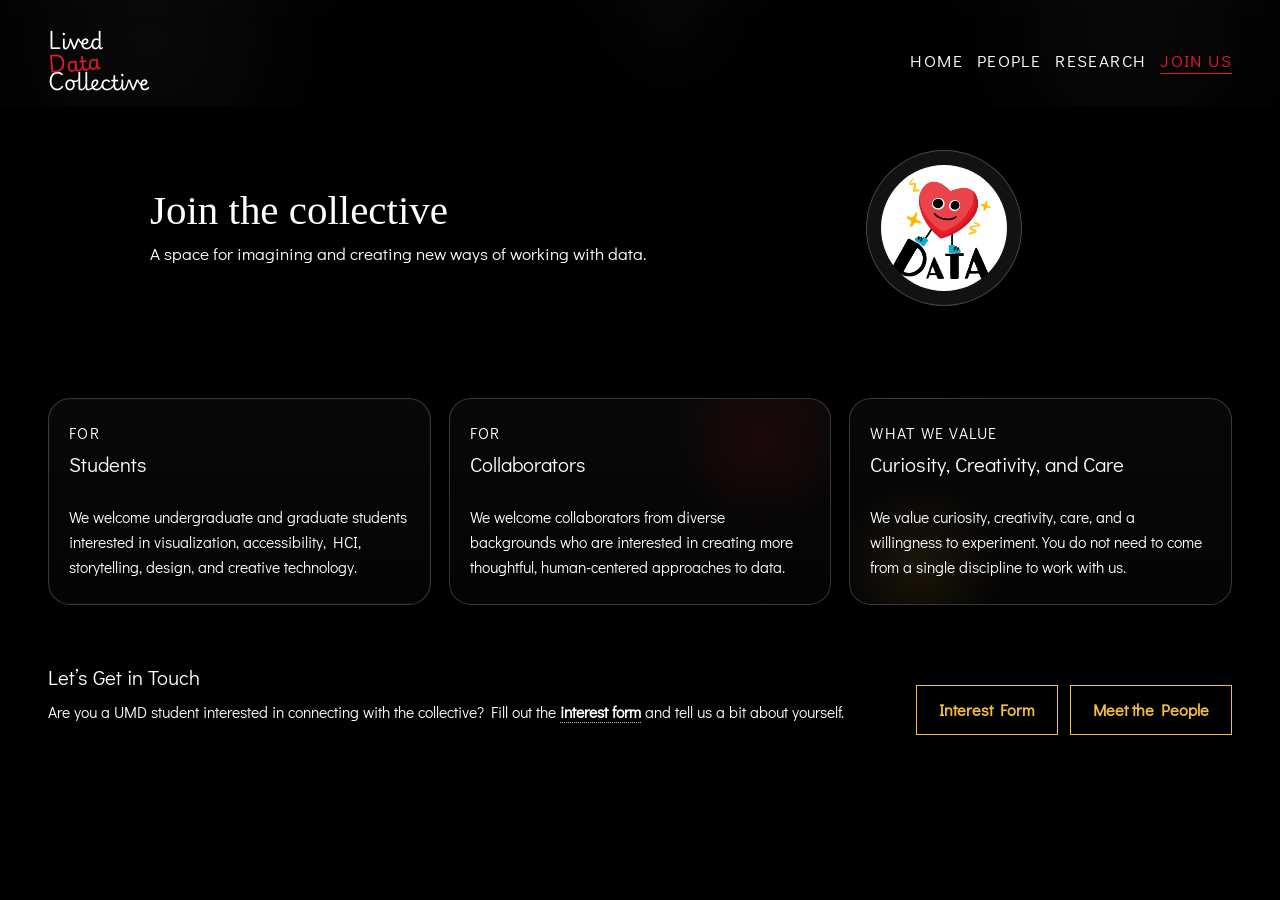
==== join-us.html @ 397c89ff "Update language and interaction" ====
<!DOCTYPE html>
<html lang="en">
  <head>
    <meta charset="UTF-8" />
    <meta name="viewport" content="width=device-width, initial-scale=1.0" />
    <title>Join Us | Lived Data Collective</title>
    <meta
      name="description"
      content="Join the Lived Data Collective and explore new ways of working with data."
    />
    <link rel="icon" type="image/png" href="ldc.png" />
    <link rel="preconnect" href="https://fonts.googleapis.com" />
    <link rel="preconnect" href="https://fonts.gstatic.com" crossorigin />
    <link
      href="https://fonts.googleapis.com/css2?family=Cardo:wght@400;700&family=Didact+Gothic&family=IM+Fell+English:ital@0;1&family=Playwrite+GB+J:wght@100..400&family=Shippori+Mincho:wght@500;600&display=swap"
      rel="stylesheet"
    />
    <link rel="stylesheet" href="styles.css" />
  </head>
  <body class="join-page">
    <div class="page-shell">
      <header class="site-header">
        <div class="brand-lockup">
          <a class="wordmark" href="index.html" aria-label="Lived Data Collective home">
            <span>Lived</span>
            <span>Data</span>
            <span>Collective</span>
          </a>
        </div>
        <nav class="site-nav" aria-label="Primary">
          <a href="index.html">Home</a>
          <a href="people.html">People</a>
          <a href="research.html">Research</a>
          <a href="join-us.html" aria-current="page">Join Us</a>
        </nav>
      </header>

      <main class="join-main">
        <section class="join-hero">
          <div class="join-hero-copy">
            <h1>Join the collective</h1>
            <p class="join-intro">
              A space for imagining and creating new ways of working with
              data.
            </p>
          </div>
          <div class="join-hero-figure" aria-hidden="true">
            <img src="ldc-character.png" alt="" />
          </div>
        </section>

        <section class="join-grid" aria-label="Ways to join">
          <article class="join-card">
            <div class="join-card-label">
              <p class="join-card-kicker">For</p>
              <h2>Students</h2>
            </div>
            <p>
              We welcome undergraduate and graduate students interested in
              visualization, accessibility, HCI, storytelling, design, and
              creative technology.
            </p>
          </article>

          <article class="join-card">
            <div class="join-card-label">
              <p class="join-card-kicker">For</p>
              <h2>Collaborators</h2>
            </div>
            <p>
              We welcome collaborators from diverse backgrounds who are
              interested in creating more thoughtful, human-centered
              approaches to data.
            </p>
          </article>

          <article class="join-card">
            <div class="join-card-label">
              <p class="join-card-kicker">What we value</p>
              <h2>Curiosity, Creativity, and Care</h2>
            </div>
            <p>
              We value curiosity, creativity, care, and a willingness to
              experiment. You do not need to come from a single discipline to
              work with us.
            </p>
          </article>
        </section>

        <section class="join-contact">
          <div class="join-contact-copy">
            <h2>Let’s Get in Touch</h2>
            <p>
              Are you a UMD student interested in connecting with the
              collective? Fill out the
              <a
                href="https://forms.gle/tWovUj6MRvvCNfUXA"
                target="_blank"
                rel="noreferrer"
                >interest form</a
              >
              and tell us a bit about yourself.
            </p>
          </div>
          <div class="join-contact-cta">
            <a
              class="button join-apply-button"
              href="https://forms.gle/tWovUj6MRvvCNfUXA"
              target="_blank"
              rel="noreferrer"
            >
              Interest Form
            </a>
            <a class="button join-apply-button" href="people.html"
              >Meet the People</a
            >
          </div>
        </section>
      </main>
    </div>

    <script src="script.js"></script>
  </body>
</html>
---- styles.css ----
:root {
  --bg: #000000;
  --paper: #000000;
  --ink: #ffffff;
  --muted: rgba(255, 255, 255, 0.76);
  --line: rgba(255, 255, 255, 0.1);
  --accent: #e21833;
  --shadow: 0 10px 24px rgba(0, 0, 0, 0.2);
  --radius: 22px;
}

*,
*::before,
*::after {
  box-sizing: border-box;
}

html {
  scroll-behavior: smooth;
}

body {
  margin: 0;
  min-height: 100vh;
  color: var(--ink);
  font-family: "Didact Gothic", "Avenir Next", "Segoe UI", sans-serif;
  background: var(--bg);
  overflow-x: hidden;
}

a {
  color: inherit;
  text-decoration: none;
}

.page-shell {
  position: relative;
  width: 100%;
  min-height: 100vh;
  margin: 0;
  background: #000000;
  overflow-x: hidden;
}

.page-shell::before {
  content: "";
  position: absolute;
  inset: 0;
  pointer-events: none;
  background: none;
}

.site-header,
.site-footer,
.section,
.hero {
  position: relative;
  z-index: 1;
}

.site-header {
  position: fixed;
  top: 0;
  left: 0;
  right: 0;
  z-index: 20;
  display: flex;
  flex-direction: row;
  justify-content: space-between;
  align-items: center;
  gap: 24px;
  padding: 30px clamp(20px, 4vw, 48px) 0;
  padding-bottom: 16px;
  overflow: hidden;
  background: linear-gradient(
    180deg,
    rgba(0, 0, 0, 0.18) 0%,
    rgba(0, 0, 0, 0.07) 38%,
    rgba(0, 0, 0, 0.015) 72%,
    rgba(0, 0, 0, 0) 100%
  );
  transition:
    background 220ms ease,
    backdrop-filter 220ms ease,
    box-shadow 220ms ease,
    border-color 220ms ease;
  border-bottom: none;
  backdrop-filter: blur(0px);
}

.site-header::before {
  content: "";
  position: absolute;
  inset: -40% -10% auto;
  height: 180%;
  pointer-events: none;
  background:
    radial-gradient(circle at 18% 42%, rgba(255, 255, 255, 0.08), transparent 18%),
    radial-gradient(circle at 52% 28%, rgba(255, 255, 255, 0.05), transparent 16%),
    radial-gradient(circle at 82% 38%, rgba(255, 255, 255, 0.07), transparent 18%);
  opacity: 0.55;
  transform: translateX(0);
  animation: headerRipple 14s linear infinite;
  z-index: 0;
}

.site-header::after {
  content: "";
  position: absolute;
  left: 0;
  right: 0;
  bottom: -10px;
  height: 76px;
  pointer-events: none;
  background: linear-gradient(
    180deg,
    rgba(0, 0, 0, 0.06) 0%,
    rgba(0, 0, 0, 0.025) 34%,
    rgba(0, 0, 0, 0) 100%
  );
  filter: blur(18px);
  z-index: 0;
}

body.is-scrolled .site-header::before {
  opacity: 0.34;
}

body.is-scrolled .site-header {
  background: linear-gradient(
    180deg,
    rgba(0, 0, 0, 0.3) 0%,
    rgba(0, 0, 0, 0.13) 54%,
    rgba(0, 0, 0, 0.015) 84%,
    rgba(0, 0, 0, 0) 100%
  );
  backdrop-filter: blur(6px);
  box-shadow: 0 10px 28px rgba(0, 0, 0, 0.08);
}

.brand-lockup {
  display: flex;
  align-items: center;
  gap: 20px;
  position: relative;
  z-index: 1;
}

.umd-logo {
  width: 172px;
  height: auto;
  display: block;
}

.umd-crest {
  width: 88px;
}

main {
  padding-top: 210px;
}

.wordmark {
  display: inline-grid;
  gap: 0;
  font-family: "Playwrite GB J", "Cormorant Garamond", Georgia, serif;
  font-size: clamp(1.05rem, 1.6vw, 1.45rem);
  line-height: 1;
  letter-spacing: 0;
  text-align: left;
  transform-origin: left center;
  transition: transform 320ms cubic-bezier(0.22, 1, 0.36, 1), opacity 220ms ease;
}

.wordmark span:nth-child(2) {
  display: inline-block;
  color: var(--accent);
  transform: rotate(-5deg);
  transform-origin: center;
  animation: wordmarkDataLive 6.2s ease-in-out infinite;
}

.wordmark span {
  transition:
    transform 420ms cubic-bezier(0.22, 1, 0.36, 1),
    color 260ms ease,
    text-shadow 320ms ease;
}

.wordmark:hover,
.wordmark:focus-visible {
  transform: translateY(-2px) scale(1.04) rotate(-2deg);
}

.wordmark:hover span:nth-child(1),
.wordmark:focus-visible span:nth-child(1) {
  transform: translateX(-10px) rotate(-4deg);
}

.wordmark:hover span:nth-child(2),
.wordmark:focus-visible span:nth-child(2) {
  transform: rotate(-5deg) scale(1.04);
  text-shadow: none;
}

.wordmark:hover span:nth-child(3),
.wordmark:focus-visible span:nth-child(3) {
  transform: translateX(-6px) rotate(3deg);
}

.site-nav {
  display: flex;
  flex-wrap: wrap;
  justify-content: flex-end;
  gap: 14px;
  font-family: "Didact Gothic", "Avenir Next", "Segoe UI", sans-serif;
  font-size: 1.08rem;
  text-transform: uppercase;
  letter-spacing: 0.08em;
  color: #ffffff;
  position: relative;
  z-index: 1;
}

.site-nav a,
.contact-panel a {
  position: relative;
}

.site-nav a::after,
.contact-panel a::after {
  content: "";
  position: absolute;
  left: 0;
  bottom: -2px;
  width: 100%;
  height: 1px;
  background: currentColor;
  transform: scaleX(0);
  transform-origin: left center;
  transition: transform 240ms cubic-bezier(0.22, 1, 0.36, 1);
}

.site-nav a:hover,
.site-nav a:focus-visible {
  color: var(--accent);
}

.site-nav a[aria-current="page"] {
  color: var(--accent);
}

.site-nav a[aria-current="page"]::after {
  transform: scaleX(1);
}

.site-nav a:hover::after,
.site-nav a:focus-visible::after,
.contact-panel a:hover::after,
.contact-panel a:focus-visible::after {
  transform: scaleX(1);
}

.hero {
  display: grid;
  grid-template-columns: minmax(280px, 0.9fr) minmax(0, 1.3fr);
  gap: clamp(32px, 5vw, 72px);
  padding: 72px clamp(20px, 4vw, 48px) 56px;
  min-height: 72vh;
  align-items: center;
  justify-items: stretch;
  text-align: left;
  max-width: 1380px;
  margin: 0 auto;
}

.hero-copy {
  max-width: 780px;
  position: relative;
}

.hero-mark {
  position: relative;
  display: flex;
  justify-content: center;
  align-items: center;
}

.hero-logo {
  width: min(31vw, 430px);
  height: auto;
  display: block;
  position: relative;
  z-index: 1;
}

.hero-copy-reference {
  max-width: 820px;
  padding-top: 0;
  display: grid;
  align-content: center;
  justify-items: start;
}

.hero-reveal {
  opacity: 0;
  transform: translateY(16px);
  animation: heroReveal 700ms ease forwards;
}

.hero-reveal-1 {
  animation-delay: 80ms;
}

.hero-reveal-2 {
  animation-delay: 220ms;
}

.hero-reveal-3 {
  animation-delay: 360ms;
}

.hero-reveal-4 {
  animation-delay: 500ms;
}

.eyebrow,
.section-index,
.project-type,
.card-label,
.method-number {
  margin: 0;
  text-transform: uppercase;
  letter-spacing: 0.16em;
  font-size: 0.75rem;
  font-weight: 500;
  color: var(--accent);
}

.hero h1 {
  margin: 0 0 34px;
  max-width: none;
  font-family: "IM Fell English", Georgia, serif;
  font-size: clamp(2.35rem, 3.7vw, 3.45rem);
  line-height: 1.02;
  letter-spacing: -0.035em;
  font-weight: 500;
}

.hero-copy h1 {
  position: relative;
}

.hero h1::after {
  content: none;
}

.hero-intro-line {
  margin: 0 0 2px;
  max-width: 55ch;
  font-family: "Didact Gothic", "Avenir Next", "Segoe UI", sans-serif;
  font-size: clamp(1.06rem, 1.34vw, 1.22rem);
  line-height: 1.5;
  color: #ffffff;
  text-align: left;
}

.hero-text,
.about-copy p,
.annotation p,
.method-card p,
.project-card p,
.contact-panel p,
.person-card p {
  margin: 0;
  color: var(--muted);
  line-height: 1.65;
  font-size: 1rem;
}

.hero-text {
  max-width: 56ch;
  font-size: 1.08rem;
  margin-inline: 0;
}

.hero-text-wide {
  max-width: 55ch;
  font-family: "Didact Gothic", "Avenir Next", "Segoe UI", sans-serif;
  font-size: clamp(1.06rem, 1.34vw, 1.22rem);
  line-height: 1.5;
  color: #ffffff;
  text-align: justify;
  text-justify: inter-word;
}

.hero-text-wide + .hero-text-wide {
  margin-top: 24px;
}

@media (min-width: 1800px) {
  .hero {
    max-width: 1480px;
    gap: 84px;
    padding-top: 88px;
  }

  .hero h1 {
    font-size: 3.95rem;
  }

  .hero-intro-line,
  .hero-text-wide {
    max-width: 58ch;
    font-size: 1.34rem;
    line-height: 1.55;
  }

  .hero-logo {
    width: min(29vw, 470px);
  }
}

.text-highlight {
  position: relative;
  display: inline;
  color: #f1bc42;
  font-weight: 700;
  -webkit-text-stroke: 0.15px currentColor;
  text-decoration: none;
  background-image: linear-gradient(currentColor, currentColor);
  background-repeat: no-repeat;
  background-position: 0 100%;
  background-size: 0% 1px;
  transition: background-size 260ms ease;
}

.text-highlight:hover {
  background-size: 100% 1px;
}

.text-linklike {
  color: #00000;
  font-weight: 700;
}

.hero-actions {
  display: flex;
  flex-wrap: wrap;
  justify-content: flex-start;
  gap: 14px;
  margin-top: 28px;
}

.hero-actions-reference {
  width: 100%;
  justify-content: flex-end;
  margin-top: 36px;
  align-items: center;
  gap: 10px;
}

.hero-actions-reference .button-outline {
  position: relative;
  left: -60px;
  top: 20px;
}

.hero-scroll-cue {
  display: inline-flex;
  align-items: center;
  justify-content: center;
  width: 96px;
  flex: 0 0 96px;
  margin-top: 15px;
  margin-right: 8px;
  margin-left: -10px;
  text-decoration: none;
  align-self: center;
  transition: transform 180ms ease, opacity 180ms ease;
}

.hero-scroll-cue img {
  width: 88px;
  height: auto;
  display: block;
  opacity: 0.84;
  animation: hero-scroll-bob 1.8s ease-in-out infinite;
}

.hero-scroll-cue:hover,
.hero-scroll-cue:focus-visible {
  transform: translateY(1px) scale(1.01);
}

.hero-scroll-cue:hover img,
.hero-scroll-cue:focus-visible img {
  opacity: 1;
}

.news-section {
  max-width: 1380px;
  margin: 0 auto;
  padding: 56px clamp(20px, 4vw, 48px) 80px;
}

.news-shell {
  position: relative;
  padding-top: 26px;
}

.news-shell::before {
  content: "";
  position: absolute;
  top: 0;
  left: 0;
  width: 100%;
  height: 1px;
  background: rgba(255, 255, 255, 0.22);
}

.news-heading {
  display: grid;
  gap: 4px;
  margin-bottom: 26px;
}

.news-kicker {
  margin: 0;
  color: var(--accent);
  font-family: "Didact Gothic", "Avenir Next", "Segoe UI", sans-serif;
  font-size: 0.95rem;
  letter-spacing: 0.08em;
  text-transform: uppercase;
}

.news-heading h2 {
  margin: 0;
  font-family: "IM Fell English", Georgia, serif;
  font-size: clamp(1.9rem, 3.2vw, 2.8rem);
  font-weight: 500;
  line-height: 1;
}

.news-list {
  display: grid;
  grid-template-columns: 1fr;
  gap: 16px;
}

.news-item {
  display: grid;
  grid-template-columns: 80px 168px minmax(0, 1fr);
  gap: 12px;
  align-items: start;
  padding: 10px 0 14px;
}

.news-meta {
  display: grid;
  gap: 6px;
}

.news-date {
  margin: 0;
  color: var(--accent);
  font-size: 0.92rem;
}

.news-type {
  margin: 0;
  color: #ffffff;
  font-size: 0.92rem;
  text-transform: uppercase;
  letter-spacing: 0.06em;
}

.news-media {
  width: 168px;
  min-height: 108px;
  display: grid;
  place-items: center;
  padding: 8px;
  border: 1px solid #ffffff;
  background: rgba(255, 255, 255, 0.03);
  transition:
    transform 280ms cubic-bezier(0.22, 1, 0.36, 1),
    border-color 280ms ease,
    background-color 280ms ease,
    box-shadow 280ms ease;
}

.news-media img {
  display: block;
  width: 100%;
  height: auto;
  transition:
    transform 280ms cubic-bezier(0.22, 1, 0.36, 1),
    box-shadow 280ms ease;
}

.news-media:hover {
  transform: translateY(-2px);
  border-color: #ffffff;
  background: rgba(255, 255, 255, 0.05);
  box-shadow: inset 0 0 0 2px #ffffff;
}

.news-media:hover img {
  transform: scale(1.02);
  box-shadow: 0 10px 24px rgba(0, 0, 0, 0.18);
}

.news-copy h3 {
  margin: 0 0 10px;
  font-family: "Didact Gothic", "Avenir Next", "Segoe UI", sans-serif;
  font-size: 1.16rem;
  font-weight: 400;
  line-height: 1.35;
}

.news-copy h3 a {
  color: #ffffff;
  text-decoration: underline;
  text-decoration-style: dotted;
  text-decoration-color: rgba(255, 255, 255, 0.72);
  text-decoration-thickness: 1px;
  text-underline-offset: 0.24em;
  transition:
    color 220ms ease,
    text-decoration-color 220ms ease,
    text-underline-offset 220ms ease;
}

.news-copy h3 a:hover,
.news-copy h3 a:focus-visible {
  color: var(--accent);
  text-decoration-color: currentColor;
  text-underline-offset: 0.3em;
}

.news-badge {
  display: inline-block;
  margin-left: 10px;
  padding: 2px 8px;
  border: 1px solid rgba(226, 24, 51, 0.5);
  border-radius: 999px;
  color: var(--accent);
  font-size: 0.72rem;
  letter-spacing: 0.08em;
  text-transform: uppercase;
  vertical-align: middle;
}

.news-copy {
  padding-left: 10px;
}

.news-copy p {
  margin: 0;
  color: #ffffff;
  font-size: clamp(0.98rem, 1.15vw, 1.05rem);
  line-height: 1.6;
}

.news-name {
  font-weight: 600;
}

.button {
  display: inline-flex;
  align-items: center;
  justify-content: center;
  min-height: 48px;
  padding: 0 18px;
  border-radius: 999px;
  border: 1px solid var(--line);
  font-weight: 500;
  transition:
    transform 220ms cubic-bezier(0.22, 1, 0.36, 1),
    background 220ms ease,
    border-color 220ms ease,
    color 220ms ease,
    box-shadow 220ms ease;
}

.button:hover,
.button:focus-visible {
  transform: translateY(-2px);
  box-shadow: 0 10px 22px rgba(0, 0, 0, 0.16);
}

.button-primary {
  background: var(--accent);
  color: var(--paper);
  border-color: var(--accent);
}

.button-secondary {
  background: transparent;
  color: var(--ink);
}

.button-outline {
  border-color: rgba(255, 255, 255, 0.82);
  padding: 0 28px;
  border-radius: 0;
  font-family: "Didact Gothic", "Avenir Next", "Segoe UI", sans-serif;
  font-size: 1.15rem;
}

.button-secondary:hover,
.button-secondary:focus-visible {
  border-color: var(--accent);
  color: var(--accent);
}

@keyframes wordmarkDataLive {
  0%,
  100% {
    transform: translateX(0) scale(1);
    text-shadow: 0 0 0 rgba(226, 24, 51, 0);
    opacity: 1;
  }
  35% {
    transform: translateY(-0.5px) scale(1.01);
    text-shadow: 0 0 6px rgba(226, 24, 51, 0.12);
  }
  50% {
    transform: translateY(0) scale(1.025);
    text-shadow: 0 0 12px rgba(226, 24, 51, 0.2);
    opacity: 1;
  }
  70% {
    transform: translateY(0.5px) scale(1.008);
    text-shadow: 0 0 5px rgba(226, 24, 51, 0.1);
  }
}

@keyframes headerRipple {
  from {
    transform: translateX(0);
  }
  to {
    transform: translateX(-8%);
  }
}

@keyframes heroReveal {
  from {
    opacity: 0;
    transform: translateY(16px);
  }
  to {
    opacity: 1;
    transform: translateY(0);
  }
}

@keyframes hero-scroll-bob {
  0%,
  100% {
    transform: scaleX(-1) translateY(0);
  }
  50% {
    transform: scaleX(-1) translateY(5px);
  }
}

.section {
  padding: 56px clamp(20px, 4vw, 48px) 8px;
  max-width: 1120px;
  margin: 0 auto;
  text-align: center;
}

.section-heading {
  display: flex;
  justify-content: center;
  align-items: baseline;
  gap: 18px;
  margin-bottom: 28px;
}

.section-heading h2 {
  margin: 0;
  font-family: "Cormorant Garamond", Georgia, serif;
  font-size: clamp(2.2rem, 4vw, 3.5rem);
  font-weight: 500;
  letter-spacing: -0.04em;
}

.about-grid {
  display: grid;
  grid-template-columns: 1fr;
  gap: 24px;
  align-items: start;
}

.about-copy,
.method-card,
.project-card,
.person-card,
.contact-panel {
  border: 1px solid var(--line);
  border-radius: var(--radius);
  background: transparent;
  box-shadow: none;
}

.about-copy {
  padding: 28px;
  display: grid;
  gap: 18px;
  max-width: 760px;
  margin: 0 auto;
}

.annotation {
  padding: 22px;
  background:
    linear-gradient(180deg, rgba(110, 119, 83, 0.08), transparent),
    rgba(255, 252, 245, 0.82);
}

.annotation-title {
  margin: 0 0 12px;
  font-weight: 500;
}

.cards-three,
.people-list {
  display: grid;
  grid-template-columns: repeat(3, minmax(0, 1fr));
  gap: 20px;
}

.method-card,
.person-card {
  padding: 24px;
  min-height: 240px;
}

.method-card h3,
.project-card h3,
.person-card h3 {
  margin: 16px 0 12px;
  font-size: 1.4rem;
  line-height: 1.08;
}

.method-card:nth-child(2) {
  border-top: 1px solid var(--line);
}

.project-card:nth-child(1) {
  border-top: 1px solid var(--line);
}

.project-card:nth-child(2) {
  border-top: 1px solid var(--line);
}

.project-card:nth-child(3) {
  border-top: 1px solid var(--line);
}

.projects-layout .project-list {
  display: grid;
  grid-template-columns: repeat(3, minmax(0, 1fr));
  gap: 20px;
}

.project-card {
  padding: 26px;
  min-height: 280px;
}

.people-contact {
  display: grid;
  grid-template-columns: 1.1fr 0.9fr;
  gap: 28px;
  padding-bottom: 72px;
}

.contact-panel {
  padding: 28px;
  display: grid;
  justify-items: center;
  gap: 16px;
  min-height: 100%;
}

.contact-panel a {
  width: fit-content;
  font-weight: 500;
}

.contact-panel a:hover,
.contact-panel a:focus-visible {
  color: var(--accent);
}

.site-footer {
  display: flex;
  justify-content: center;
  gap: 16px;
  padding: 0 clamp(20px, 4vw, 48px) 26px;
  color: var(--muted);
  font-size: 0.95rem;
  text-align: center;
}

.reveal {
  opacity: 1;
  transform: none;
}

.scroll-reveal {
  opacity: 0;
  transform: translateY(30px);
  transition:
    opacity 700ms ease,
    transform 700ms cubic-bezier(0.22, 1, 0.36, 1);
  will-change: opacity, transform;
}

.scroll-reveal.is-visible {
  opacity: 1;
  transform: translateY(0);
}

.scroll-reveal-delay-1 {
  transition-delay: 180ms;
}

.news-shell.scroll-reveal {
  transform: translateY(22px);
  transition-delay: 120ms;
}

.join-main {
  max-width: 1380px;
  margin: 0 auto;
  padding: 150px clamp(20px, 4vw, 48px) 88px;
}

.join-hero {
  display: grid;
  grid-template-columns: minmax(0, 680px) 180px;
  gap: 24px;
  align-items: center;
  max-width: 980px;
  margin: 0 auto 80px;
}

.join-hero-copy {
  max-width: 680px;
  margin: 0;
  justify-self: start;
  text-align: left;
}

.join-hero h1 {
  margin: 0 0 10px;
  font-family: "IM Fell English", Georgia, serif;
  font-size: clamp(1.9rem, 3.2vw, 2.8rem);
  font-weight: 500;
  line-height: 1;
}

.join-intro {
  margin: 0;
  max-width: 56ch;
  color: #ffffff;
  font-size: clamp(1.04rem, 1.35vw, 1.16rem);
  line-height: 1.5;
}

.join-hero-figure {
  display: flex;
  justify-self: end;
  justify-content: center;
  perspective: 900px;
}

.join-hero-figure::before {
  content: "";
  position: absolute;
}

.join-hero-figure img {
  width: min(100%, 156px);
  aspect-ratio: 1;
  height: auto;
  display: block;
  padding: 14px;
  border-radius: 50%;
  background: rgba(255, 255, 255, 0.07);
  border: 1px solid rgba(150, 150, 150, 0.4);
  object-fit: contain;
  filter: drop-shadow(0 16px 28px rgba(0, 0, 0, 0.22));
  transform-style: preserve-3d;
  transition:
    transform 520ms cubic-bezier(0.22, 1, 0.36, 1),
    border-color 220ms ease,
    background 220ms ease;
}

.join-hero-figure:hover img,
.join-hero-figure:focus-within img {
  transform: rotateY(180deg);
  border-color: rgba(150, 150, 150, 0.4);
  background: rgba(255, 255, 255, 0.07);
}

.join-grid {
  display: grid;
  grid-template-columns: repeat(3, minmax(0, 1fr));
  gap: 18px;
  padding-top: 12px;
  margin-bottom: 42px;
}

.join-card {
  display: grid;
  grid-template-columns: 1fr;
  gap: 18px;
  align-items: start;
  padding: 22px 20px 24px;
  border: 1px solid rgba(150, 150, 150, 0.34);
  border-radius: 22px;
  background:
    linear-gradient(180deg, rgba(255, 255, 255, 0.03), rgba(255, 255, 255, 0.015)),
    rgba(0, 0, 0, 0.42);
  min-height: 100%;
  transition:
    border-color 220ms ease,
    background 220ms ease,
    box-shadow 220ms ease,
    transform 280ms cubic-bezier(0.22, 1, 0.36, 1);
}

.join-card-label {
  display: grid;
  gap: 6px;
}

.join-card-kicker {
  margin: 0;
  color: var(--accent);
  font-size: 0.78rem;
  letter-spacing: 0.08em;
  text-transform: uppercase;
}

.join-card:nth-child(1) {
  box-shadow: inset 0 0 0 1px rgba(226, 24, 51, 0.1);
}

.join-card:nth-child(2) {
  background:
    radial-gradient(circle at 82% 20%, rgba(226, 24, 51, 0.1), transparent 26%),
    linear-gradient(180deg, rgba(255, 255, 255, 0.03), rgba(255, 255, 255, 0.015)),
    rgba(0, 0, 0, 0.42);
}

.join-card:nth-child(3) {
  background:
    radial-gradient(circle at 18% 82%, rgba(241, 188, 66, 0.09), transparent 24%),
    linear-gradient(180deg, rgba(255, 255, 255, 0.03), rgba(255, 255, 255, 0.015)),
    rgba(0, 0, 0, 0.42);
}

.join-card:hover,
.join-card:focus-within {
  border-color: #f1bc42;
  box-shadow: 0 16px 28px rgba(0, 0, 0, 0.2);
  transform: translateY(-4px) rotate(-0.18deg);
}

.join-card:hover .join-card-kicker,
.join-card:focus-within .join-card-kicker {
  color: #f1bc42;
}

.join-card:hover h2,
.join-card:hover p,
.join-card:focus-within h2,
.join-card:focus-within p {
  color: #f1bc42;
}

.join-card h2,
.join-contact h2 {
  margin: 0 0 10px;
  color: #ffffff;
  font-family: "Didact Gothic", "Avenir Next", "Segoe UI", sans-serif;
  font-size: 1.28rem;
  font-weight: 400;
  line-height: 1.2;
}

.join-card p,
.join-contact p {
  margin: 0;
  color: #ffffff;
  font-size: clamp(0.98rem, 1.15vw, 1.05rem);
  line-height: 1.6;
}

.join-contact p a {
  color: #ffffff;
  font-weight: 700;
  text-decoration: underline;
  text-decoration-style: dotted;
  text-decoration-color: rgba(255, 255, 255, 0.72);
  text-decoration-thickness: 1px;
  text-underline-offset: 0.24em;
  transition: color 180ms ease, text-decoration-color 180ms ease;
}

.join-contact p a:hover,
.join-contact p a:focus-visible {
  color: var(--accent);
  text-decoration-color: currentColor;
}

.research-main {
  max-width: 1380px;
  margin: 0 auto;
  padding: 150px clamp(20px, 4vw, 48px) 88px;
}

.research-hero {
  max-width: 780px;
  margin: 0 auto 60px;
  text-align: center;
}

.research-hero h1 {
  margin: 0 0 10px;
  font-family: "IM Fell English", Georgia, serif;
  font-size: clamp(1.9rem, 3.2vw, 2.8rem);
  font-weight: 500;
  line-height: 1;
}

.research-intro {
  margin: 0 auto;
  max-width: 64ch;
  color: #ffffff;
  font-size: clamp(1.04rem, 1.35vw, 1.16rem);
  line-height: 1.5;
}

.research-intro-nowrap {
  white-space: nowrap;
}

.research-perspective {
  max-width: 980px;
  margin: 0 auto 72px;
  display: grid;
  gap: 10px;
  text-align: left;
  position: relative;
  justify-items: start;
}

.research-perspective-trigger {
  display: inline-flex;
  align-items: center;
  padding: 10px 14px 10px 16px;
  border-left: 2px solid rgba(241, 188, 66, 0.72);
  border-top: 0;
  border-right: 0;
  border-bottom: 0;
  background:
    radial-gradient(circle at 12% 22%, rgba(241, 188, 66, 0.08), transparent 24%),
    linear-gradient(180deg, rgba(255, 255, 255, 0.025), rgba(255, 255, 255, 0.01));
  color: inherit;
  cursor: pointer;
  outline: none;
  transition:
    border-color 180ms ease,
    background 180ms ease,
    color 180ms ease,
    transform 220ms cubic-bezier(0.22, 1, 0.36, 1);
}

.research-perspective-trigger:hover,
.research-perspective-trigger:focus-visible {
  border-left-color: rgba(241, 188, 66, 0.92);
  color: #f1bc42;
  transform: translateX(4px);
}

.research-perspective h2 {
  margin: 0;
  color: #ffffff;
  font-family: "Didact Gothic", "Avenir Next", "Segoe UI", sans-serif;
  font-size: 0.98rem;
  font-weight: 400;
  line-height: 1.15;
  letter-spacing: 0.12em;
  text-transform: uppercase;
}

.research-perspective-panel {
  max-width: 112ch;
  padding: 18px 20px 18px 22px;
  border-left: 2px solid rgba(241, 188, 66, 0.42);
  background: linear-gradient(
    180deg,
    rgba(255, 255, 255, 0.025),
    rgba(255, 255, 255, 0.01)
  );
  max-height: 260px;
  overflow: hidden;
  transform-origin: top;
  transition:
    max-height 260ms ease,
    opacity 220ms ease,
    transform 260ms ease,
    padding 220ms ease,
    margin 220ms ease;
}

.research-perspective.is-folded .research-perspective-panel {
  max-height: 0;
  padding-top: 0;
  padding-bottom: 0;
  margin-top: -2px;
  opacity: 0;
  transform: scaleY(0.94);
}

.research-perspective-panel p {
  margin: 0;
  color: #ffffff;
  font-size: clamp(0.94rem, 1vw, 0.98rem);
  line-height: 1.5;
}

.research-perspective-panel a {
  color: #ffffff;
  font-weight: 700;
  text-decoration: underline;
  text-decoration-style: dotted;
  text-decoration-color: rgba(255, 255, 255, 0.72);
  text-decoration-thickness: 1px;
  text-underline-offset: 0.24em;
}

.research-perspective-panel a:hover,
.research-perspective-panel a:focus-visible {
  color: var(--accent);
  text-decoration-color: currentColor;
}

.research-browser {
  max-width: 1060px;
  margin: 0 auto;
}

.research-browser-header {
  display: grid;
  grid-template-columns: minmax(0, 1.3fr) minmax(240px, 0.8fr);
  gap: 22px;
  align-items: end;
  margin-bottom: 28px;
}

.research-browser-copy {
  display: grid;
  gap: 8px;
}

.research-browser-kicker {
  margin: 0;
  color: var(--accent);
  font-size: 0.82rem;
  letter-spacing: 0.08em;
  text-transform: uppercase;
}

.research-browser h2 {
  margin: 0;
  color: #ffffff;
  font-family: "Didact Gothic", "Avenir Next", "Segoe UI", sans-serif;
  font-size: 1.28rem;
  font-weight: 400;
  line-height: 1.15;
}

.research-browser-note {
  margin: 0;
  color: #ffffff;
  font-size: clamp(0.98rem, 1.15vw, 1.05rem);
  line-height: 1.6;
}

.research-themes {
  width: 100%;
  max-width: 980px;
  margin: 0 auto 48px;
  display: grid;
  grid-template-columns: 1fr;
  gap: 60px;
}

.research-theme-card {
  display: grid;
  grid-template-columns: minmax(210px, 255px) minmax(0, 1fr);
  gap: 28px;
  align-items: start;
  padding: 28px 28px 30px;
  border: 1px solid rgba(150, 150, 150, 0.34);
  background:
    linear-gradient(180deg, rgba(255, 255, 255, 0.03), rgba(255, 255, 255, 0.015)),
    rgba(0, 0, 0, 0.42);
  min-height: 100%;
  position: relative;
  overflow: hidden;
  transition:
    border-color 220ms ease,
    box-shadow 220ms ease,
    background 220ms ease,
    transform 280ms cubic-bezier(0.22, 1, 0.36, 1);
}

.research-theme-card::after {
  content: "";
  position: absolute;
  width: 92px;
  height: 92px;
  border-radius: 50%;
  top: -22px;
  right: -18px;
  background: rgba(226, 24, 51, 0.76);
  pointer-events: none;
}

.research-theme-card:nth-child(1) {
  margin-left: 0;
  margin-top: 0;
}

.research-theme-card:nth-child(2) {
  background:
    linear-gradient(180deg, rgba(255, 255, 255, 0.03), rgba(255, 255, 255, 0.015)),
    rgba(0, 0, 0, 0.42);
  margin-left: 0;
  margin-top: 0;
}

.research-theme-card:nth-child(3) {
  background:
    radial-gradient(circle at 16% 78%, rgba(241, 188, 66, 0.08), transparent 24%),
    linear-gradient(180deg, rgba(255, 255, 255, 0.03), rgba(255, 255, 255, 0.015)),
    rgba(0, 0, 0, 0.42);
  margin-left: 0;
  margin-top: 0;
  grid-template-columns: minmax(190px, 235px) minmax(0, 1fr);
}

.research-theme-card:nth-child(2)::after {
  top: auto;
  right: auto;
  bottom: -20px;
  left: -18px;
  background: rgba(241, 188, 66, 0.76);
}

.research-theme-card:nth-child(3)::after {
  top: 50%;
  right: -24px;
  bottom: auto;
  left: auto;
  transform: translateY(-50%);
  background: rgba(255, 255, 255, 0.18);
}

.research-theme-card:hover,
.research-theme-card:focus-within {
  box-shadow: 0 18px 34px rgba(0, 0, 0, 0.24);
  transform: translateY(-4px);
}

.research-theme-card:nth-child(1):hover,
.research-theme-card:nth-child(1):focus-within {
  border-color: rgba(226, 24, 51, 0.95);
}

.research-theme-card:nth-child(2):hover,
.research-theme-card:nth-child(2):focus-within {
  border-color: rgba(241, 188, 66, 0.95);
}

.research-theme-card:nth-child(3):hover,
.research-theme-card:nth-child(3):focus-within {
  border-color: rgba(185, 185, 185, 0.9);
}

.research-tab-intro {
  display: grid;
  gap: 10px;
  position: relative;
  z-index: 1;
}

.research-card-kicker {
  margin: 0;
  color: var(--accent);
  font-size: 0.8rem;
  letter-spacing: 0.12em;
  text-transform: uppercase;
}

.research-tab-intro h3 {
  margin: 0;
  color: #ffffff;
  font-family: "IM Fell English", Georgia, serif;
  font-size: clamp(1.55rem, 2vw, 1.95rem);
  font-weight: 400;
  line-height: 0.98;
}

.research-tab-intro p:last-child {
  margin: 0;
  color: #ffffff;
  font-size: clamp(1rem, 1.18vw, 1.08rem);
  line-height: 1.6;
}

.research-ways,
.research-questions,
.research-signals {
  display: grid;
  grid-template-columns: minmax(220px, 0.65fr) minmax(0, 1.35fr);
  gap: 24px;
  align-items: start;
  margin-top: 34px;
}

.research-ways-copy,
.research-questions-copy,
.research-signals-copy {
  display: grid;
  gap: 8px;
}

.research-ways h2,
.research-questions h2,
.research-signals h2 {
  margin: 0;
  color: #ffffff;
  font-family: "Didact Gothic", "Avenir Next", "Segoe UI", sans-serif;
  font-size: 1.28rem;
  font-weight: 400;
  line-height: 1.15;
}

.research-methods {
  display: grid;
  grid-template-columns: repeat(2, minmax(0, 1fr));
  gap: 12px;
}

.research-methods p,
.research-question-list p,
.research-signal-list p {
  margin: 0;
  color: #ffffff;
  font-size: clamp(0.98rem, 1.15vw, 1.05rem);
  line-height: 1.6;
}

.research-methods p {
  padding: 12px 14px;
  border: 1px solid rgba(150, 150, 150, 0.28);
  background: rgba(255, 255, 255, 0.02);
}

.research-question-list,
.research-signal-list {
  display: grid;
  gap: 12px;
}

.research-question-list p,
.research-signal-list p {
  padding-left: 18px;
  position: relative;
}

.research-question-list {
  position: relative;
  z-index: 1;
  padding-top: 30px;
}

.research-question-list p {
  padding: 0 0 0 28px;
  border: 0;
  background: transparent;
  white-space: nowrap;
}

.research-question-list p::before,
.research-signal-list p::before {
  content: "";
  position: absolute;
  left: 12px;
  top: 0.72em;
  width: 6px;
  height: 6px;
  border-radius: 50%;
  background: #f1bc42;
}

.join-contact {
  display: grid;
  grid-template-columns: minmax(0, 1fr) auto;
  gap: 6px;
  align-items: start;
  padding-top: 18px;
}

.join-contact-cta {
  display: flex;
  justify-content: flex-end;
  align-items: flex-start;
  gap: 12px;
  margin-top: 20px;
}

.join-apply-button {
  min-height: 50px;
  padding: 0 22px;
  width: auto;
  border-radius: 0;
  color: #f1bc42;
  background: transparent;
  border-color: #f1bc42;
  font-weight: 800;
  font-size: 1.02rem;
  box-shadow: none;
}

.join-apply-button:hover,
.join-apply-button:focus-visible {
  color: #000000;
  background: #f1bc42;
  border-color: #f4c85f;
}

.people-main {
  max-width: 1380px;
  margin: 0 auto;
  padding: 150px clamp(20px, 4vw, 48px) 310px;
}

.people-hero {
  max-width: 780px;
  margin: 0 auto 80px;
  text-align: center;
}

.people-kicker {
  margin: 0 0 10px;
  color: var(--accent);
  font-size: 0.95rem;
  letter-spacing: 0.08em;
  text-transform: uppercase;
}

.people-hero h1 {
  margin: 0 0 10px;
  font-family: "IM Fell English", Georgia, serif;
  font-size: clamp(1.9rem, 3.2vw, 2.8rem);
  font-weight: 500;
  line-height: 1;
}

.people-intro {
  margin: 0 auto;
  max-width: 58ch;
  color: #ffffff;
  font-size: clamp(1.04rem, 1.35vw, 1.16rem);
  line-height: 1.5;
}

.people-intro-nowrap {
  white-space: nowrap;
}

.people-directory {
  display: grid;
  grid-template-columns: repeat(4, minmax(0, 1fr));
  gap: 172px 20px;
}

.person-tile {
  display: grid;
  grid-template-columns: 1fr;
  grid-template-rows: 210px 2.4rem 1.5rem auto;
  row-gap: 5px;
  align-items: start;
  padding: 0 0 20px;
}

.person-portrait {
  position: relative;
  width: 100%;
  max-width: 210px;
  height: 210px;
  display: grid;
  place-items: center;
  justify-self: center;
  border: 1px solid rgba(255, 255, 255, 0.82);
  background:
    radial-gradient(circle at 28% 24%, rgba(255, 255, 255, 0.09), transparent 24%),
    linear-gradient(160deg, rgba(255, 255, 255, 0.04), rgba(255, 255, 255, 0.01));
  overflow: hidden;
  transition:
    transform 280ms cubic-bezier(0.22, 1, 0.36, 1),
    border-color 220ms ease,
    box-shadow 280ms ease;
}

.person-portrait-image {
  position: absolute;
  inset: 0;
  width: 100%;
  height: 100%;
  object-fit: cover;
  object-position: center;
  display: block;
  transition:
    opacity 280ms ease,
    transform 320ms cubic-bezier(0.22, 1, 0.36, 1);
}

.person-portrait-image-base {
  opacity: 1;
}

.person-portrait-image-hover {
  opacity: 0;
  transform: scale(1.14);
  object-position: center 38%;
}

.person-portrait::before,
.person-portrait::after {
  content: "";
  position: absolute;
  pointer-events: none;
  transition:
    transform 320ms cubic-bezier(0.22, 1, 0.36, 1),
    opacity 220ms ease;
}

.person-portrait::before {
  inset: 14px;
  border: 1px dashed rgba(255, 255, 255, 0.2);
}

.person-portrait::after {
  width: 54px;
  height: 54px;
  right: -12px;
  top: -12px;
  border-radius: 50%;
  background: rgba(226, 24, 51, 0.9);
  opacity: 0.85;
}

.person-portrait-mark {
  position: relative;
  z-index: 1;
  color: #ffffff;
  font-family: "IM Fell English", Georgia, serif;
  font-size: clamp(2.2rem, 4vw, 3.6rem);
  line-height: 1;
  transform: rotate(-4deg);
  transition: transform 280ms cubic-bezier(0.22, 1, 0.36, 1);
}

.person-portrait:hover,
.person-portrait:focus-visible {
  transform: translateY(-4px) rotate(-1.5deg);
  border-color: #ffffff;
  box-shadow: 0 18px 36px rgba(0, 0, 0, 0.22);
}

.person-portrait:hover::before,
.person-portrait:focus-visible::before {
  transform: scale(0.97);
  opacity: 0.92;
}

.person-portrait:hover::after,
.person-portrait:focus-visible::after {
  transform: translate(-6px, 7px) scale(1.08);
}

.person-portrait:hover .person-portrait-mark,
.person-portrait:focus-visible .person-portrait-mark {
  transform: rotate(0deg) scale(1.04);
}

.person-portrait-swap:hover .person-portrait-image-base,
.person-portrait-swap:focus-visible .person-portrait-image-base {
  opacity: 0;
  transform: scale(1.02);
}

.person-portrait-swap:hover .person-portrait-image-hover,
.person-portrait-swap:focus-visible .person-portrait-image-hover {
  opacity: 1;
  transform: scale(1.08);
}

.person-portrait-keke {
  background: #090909;
}

.person-portrait-keke .person-portrait-image-base {
  object-position: center 18%;
  transform: scale(1);
}

.person-portrait-diego {
  background:
    radial-gradient(circle at 75% 26%, rgba(241, 188, 66, 0.18), transparent 21%),
    linear-gradient(160deg, rgba(255, 255, 255, 0.05), rgba(217, 81, 80, 0.13));
}

.person-portrait-diego .person-portrait-image-base {
  object-position: center 18%;
  transform: scale(1.08);
}

.person-portrait-diego .person-portrait-image-hover {
  object-position: center 18%;
  transform: scale(1.12);
}

.person-portrait-isabella {
  background:
    radial-gradient(circle at 22% 76%, rgba(226, 24, 51, 0.16), transparent 24%),
    linear-gradient(160deg, rgba(255, 255, 255, 0.03), rgba(241, 188, 66, 0.14));
}

.person-portrait-isabella .person-portrait-image-base {
  object-position: center 22%;
  transform: scale(1.08);
}

.person-portrait-isabella .person-portrait-image-hover {
  object-position: center 18%;
  transform: scale(1.18);
}

.person-portrait-nony {
  background:
    radial-gradient(circle at 74% 22%, rgba(241, 188, 66, 0.12), transparent 22%),
    linear-gradient(160deg, rgba(255, 255, 255, 0.03), rgba(255, 255, 255, 0.01));
}

.person-portrait-nony .person-portrait-image-base {
  object-position: 58% 16%;
  transform: scale(1.18);
}

.person-portrait-nony .person-portrait-image-hover {
  object-position: 54% 18%;
  transform: scale(1.14);
}

.person-portrait-arran {
  background:
    radial-gradient(circle at 72% 24%, rgba(226, 24, 51, 0.14), transparent 22%),
    linear-gradient(160deg, rgba(255, 255, 255, 0.03), rgba(255, 255, 255, 0.01));
}

.person-portrait-trisha {
  background:
    radial-gradient(circle at 76% 22%, rgba(241, 188, 66, 0.14), transparent 22%),
    linear-gradient(160deg, rgba(255, 255, 255, 0.03), rgba(255, 255, 255, 0.01));
}

.person-portrait-trisha .person-portrait-image-base {
  object-position: center 18%;
  transform: scale(1.08);
}

.person-portrait-trisha .person-portrait-image-hover {
  object-position: center 20%;
  transform: scale(1.12);
}

.person-portrait-arran .person-portrait-image-base {
  object-position: center 18%;
  transform: scale(1.06);
}

.person-portrait-placeholder {
  background:
    linear-gradient(160deg, rgba(255, 255, 255, 0.03), rgba(255, 255, 255, 0.01));
}

.person-tile-copy {
  display: flex;
  flex-direction: column;
  align-items: flex-start;
  gap: 5px;
  width: 100%;
  max-width: 210px;
  justify-self: center;
  text-align: left;
}

.person-tile-copy h2 {
  display: flex;
  align-items: flex-start;
  justify-content: center;
  margin: 0;
  min-height: 2.4rem;
  width: 100%;
  color: #ffffff;
  font-family: "Didact Gothic", "Avenir Next", "Segoe UI", sans-serif;
  font-size: 1.16rem;
  font-weight: 400;
  line-height: 1.2;
  text-align: center;
}

.person-tile-copy h2 a {
  text-decoration: underline;
  text-decoration-style: dotted;
  text-decoration-color: rgba(255, 255, 255, 0.72);
  text-decoration-thickness: 1px;
  text-underline-offset: 0.24em;
  transition:
    color 220ms ease,
    text-decoration-color 220ms ease,
    text-underline-offset 220ms ease;
}

.person-tile-copy h2 a:hover,
.person-tile-copy h2 a:focus-visible {
  color: var(--accent);
  text-decoration-color: currentColor;
  text-underline-offset: 0.3em;
}

.person-role {
  margin: 0;
  min-height: 1.5rem;
  width: 100%;
  color: var(--accent);
  font-size: 0.82rem;
  letter-spacing: 0.06em;
  text-transform: uppercase;
  text-align: center;
}

.person-keywords {
  margin: 0;
  color: #ffffff;
  font-size: clamp(0.98rem, 1.15vw, 1.05rem);
  line-height: 1.5;
  text-align: center;
  text-wrap: pretty;
}

.person-keyword-row {
  position: relative;
  display: flex;
  flex-direction: column;
  align-items: center;
  gap: 4px;
  width: 100%;
}

.person-bio-details {
  position: relative;
  display: inline-block;
  justify-self: center;
  margin-top: 0;
  margin-left: 0;
}

.person-keyword-row .person-keywords {
  display: block;
}

.person-bio-details summary {
  display: inline-flex;
  align-items: center;
  padding: 0;
  color: rgba(255, 255, 255, 0.7);
  font-size: 0.88rem;
  line-height: 1.35;
  list-style: none;
  cursor: pointer;
  text-decoration: underline;
  text-decoration-style: dotted;
  text-decoration-color: rgba(255, 255, 255, 0.34);
  text-decoration-thickness: 1px;
  text-underline-offset: 0.18em;
  transition:
    color 220ms ease,
    text-decoration-color 220ms ease,
    text-underline-offset 220ms ease;
}

.person-bio-details summary::-webkit-details-marker {
  display: none;
}

.person-bio-details summary:hover,
.person-bio-details summary:focus-visible {
  color: var(--accent);
  text-decoration-color: currentColor;
  text-underline-offset: 0.24em;
}

.person-bio-details[open] summary {
  color: var(--accent);
}

.person-bio-details p {
  position: absolute;
  top: calc(100% + 10px);
  left: 0;
  z-index: 10;
  width: 280px;
  margin: 0;
  padding: 12px 14px;
  border: 1px solid rgba(255, 255, 255, 0.18);
  border-radius: 10px;
  background: rgba(18, 18, 18, 0.96);
  box-shadow: 0 18px 34px rgba(0, 0, 0, 0.22);
  color: #ffffff;
  font-size: 0.98rem;
  line-height: 1.55;
  text-wrap: pretty;
}

.person-tile-bio-right .person-bio-details p {
  left: 0;
}

.person-tile-bio-left .person-bio-details p {
  right: 0;
  left: auto;
}

.person-tile-bio-down .person-bio-details p {
  left: 0;
}

@media (max-width: 1360px) {
  .people-directory {
    grid-template-columns: repeat(3, minmax(0, 1fr));
    gap: 96px 24px;
  }

  .person-bio-details p {
    position: static;
    width: auto;
    margin-top: 10px;
    padding: 0;
    border: 0;
    border-radius: 0;
    background: transparent;
    box-shadow: none;
    font-size: clamp(0.98rem, 1.15vw, 1.05rem);
    line-height: 1.6;
  }
}

@media (max-width: 980px) {
  .people-directory {
    grid-template-columns: repeat(2, minmax(0, 1fr));
    gap: 72px 22px;
  }

  .person-tile {
    grid-template-rows: auto;
    row-gap: 6px;
  }
}

@media (max-width: 1100px) {
  .hero,
  .about-grid,
  .people-contact,
  .cards-three,
  .projects-layout .project-list,
  .people-list {
    grid-template-columns: 1fr;
  }

  .hero {
    min-height: auto;
    justify-items: center;
    text-align: center;
  }

  .hero-copy-reference {
    padding-top: 0;
    justify-items: center;
  }

  .hero-actions-reference {
    justify-content: center;
  }

  .hero-text-wide {
    margin-inline: auto;
  }

  .news-heading,
  .news-item {
    text-align: left;
  }

  .research-themes {
    grid-template-columns: 1fr;
  }

  .join-hero {
    grid-template-columns: 1fr;
    justify-items: center;
    text-align: center;
  }

  .join-hero-copy {
    max-width: none;
    margin: 0;
    text-align: center;
  }

  .join-hero-figure {
    justify-self: center;
  }

  .join-contact {
    grid-template-columns: 1fr;
    align-items: start;
  }

  .join-contact-cta {
    justify-content: flex-start;
  }

  .join-contact-cta .button,
  .join-contact-cta .join-apply-button {
    width: auto;
    min-width: 0;
  }

  .join-grid {
    grid-template-columns: 1fr;
  }

  .join-card:nth-child(1),
  .join-card:nth-child(2),
  .join-card:nth-child(3) {
    transform: none;
  }

  .news-item {
    grid-template-columns: 1fr;
  }
}

@media (max-width: 760px) {
  .page-shell {
    width: 100%;
  }

  .site-header,
  .hero,
  .section,
  .site-footer {
    padding-left: 18px;
    padding-right: 18px;
  }

  .site-header,
  .site-footer {
    flex-direction: column;
    align-items: center;
  }

  .site-header {
    gap: 10px;
    padding-top: 18px;
    padding-bottom: 12px;
  }

  .people-main {
    padding-top: 154px;
    padding-bottom: 202px;
  }

  .research-main {
    padding-top: 154px;
    padding-bottom: 64px;
  }

  .join-main {
    padding-top: 154px;
    padding-bottom: 64px;
  }

  .people-hero {
    margin-bottom: 40px;
  }

  .research-hero {
    margin-bottom: 44px;
  }

  .research-perspective {
    margin-bottom: 38px;
  }

  .research-perspective-trigger {
    padding: 10px 12px 10px 14px;
  }

  .research-perspective-panel {
    padding: 14px 16px 16px 18px;
  }

  .people-directory {
    grid-template-columns: 1fr;
    gap: 44px;
  }


  .research-theme-card {
    grid-template-columns: 1fr;
    gap: 16px;
    padding: 20px 18px 22px;
    margin-left: 0;
    margin-right: 0;
  }

  .research-theme-card:nth-child(3) {
    grid-template-columns: 1fr;
  }

  .research-question-list p {
    white-space: normal;
  }

  .research-question-list {
    padding-top: 0;
  }

  .research-methods {
    grid-template-columns: 1fr;
  }

  .research-intro-nowrap {
    white-space: normal;
  }

  .people-intro-nowrap {
    white-space: normal;
  }

  .person-tile {
    grid-template-rows: auto;
    row-gap: 4px;
    padding-bottom: 12px;
  }

  .person-portrait {
    max-width: 196px;
    height: 196px;
  }

  .person-tile-copy {
    max-width: 196px;
    gap: 4px;
  }

  .person-tile-copy h2 {
    min-height: 2.05rem;
    font-size: 1.08rem;
  }

  .person-role {
    min-height: 1.25rem;
    font-size: 0.76rem;
  }

  .person-keywords {
    font-size: 0.96rem;
    line-height: 1.45;
  }

  .person-keyword-row {
    gap: 6px;
  }

  .person-bio-details summary {
    font-size: 0.84rem;
  }

  .person-bio-details p {
    position: static;
    width: auto;
    margin-top: 10px;
    padding: 0;
    border: 0;
    border-radius: 0;
    background: transparent;
    box-shadow: none;
    font-size: clamp(0.98rem, 1.15vw, 1.05rem);
    line-height: 1.6;
  }

  .brand-lockup {
    flex-direction: column;
    gap: 10px;
  }

  .umd-logo {
    width: 150px;
  }

  .site-nav {
    justify-content: center;
    gap: 10px 18px;
    font-size: 0.84rem;
  }

  .hero {
    padding-top: 24px;
    min-height: auto;
  }

  main {
    padding-top: 176px;
  }

  .hero h1 {
    font-size: clamp(2.3rem, 10vw, 3rem);
  }

  .hero-logo {
    width: min(80vw, 360px);
  }

  .news-section {
    padding-left: 18px;
    padding-right: 18px;
    padding-bottom: 56px;
  }

  .news-item {
    gap: 10px;
  }

  .news-meta {
    gap: 2px;
  }

  .news-media {
    width: 100%;
    max-width: 220px;
    min-height: 0;
  }

  .news-copy {
    padding-left: 0;
  }

  .hero-actions {
    flex-direction: column;
    align-items: stretch;
  }

  .hero-actions-reference {
    align-items: center;
    justify-content: center;
    margin-top: 24px;
  }

  .hero-scroll-cue {
    justify-content: center;
    margin-top: 22px;
    width: auto;
    flex: 0 0 auto;
    margin-right: 0;
  }

  .hero-scroll-cue img {
    width: 78px;
  }

  .hero-actions-reference .button-outline {
    display: inline-flex;
    align-self: center;
    width: auto;
    min-width: 0;
    left: 0;
    top: 0;
  }

  .join-hero {
    gap: 14px;
    margin-bottom: 48px;
  }

  .join-hero-figure img {
    width: min(100%, 134px);
  }

  .join-card {
    padding: 18px 16px 20px;
  }

  .button {
    width: 100%;
  }

  .hero-actions-reference .button,
  .hero-actions-reference a.button {
    width: auto;
  }

}

@media (prefers-reduced-motion: reduce) {
  html {
    scroll-behavior: auto;
  }

  .site-header::before,
  .site-header::after,
  .hero-reveal {
    opacity: 1;
    transform: none;
    animation: none;
  }

  .scroll-reveal,
  .scroll-reveal.is-visible {
    opacity: 1;
    transform: none;
    transition: none;
  }

  .button,
  .site-nav a::after,
  .contact-panel a::after {
    transition: none;
  }

  .wordmark span:nth-child(2) {
    animation: none;
  }

}
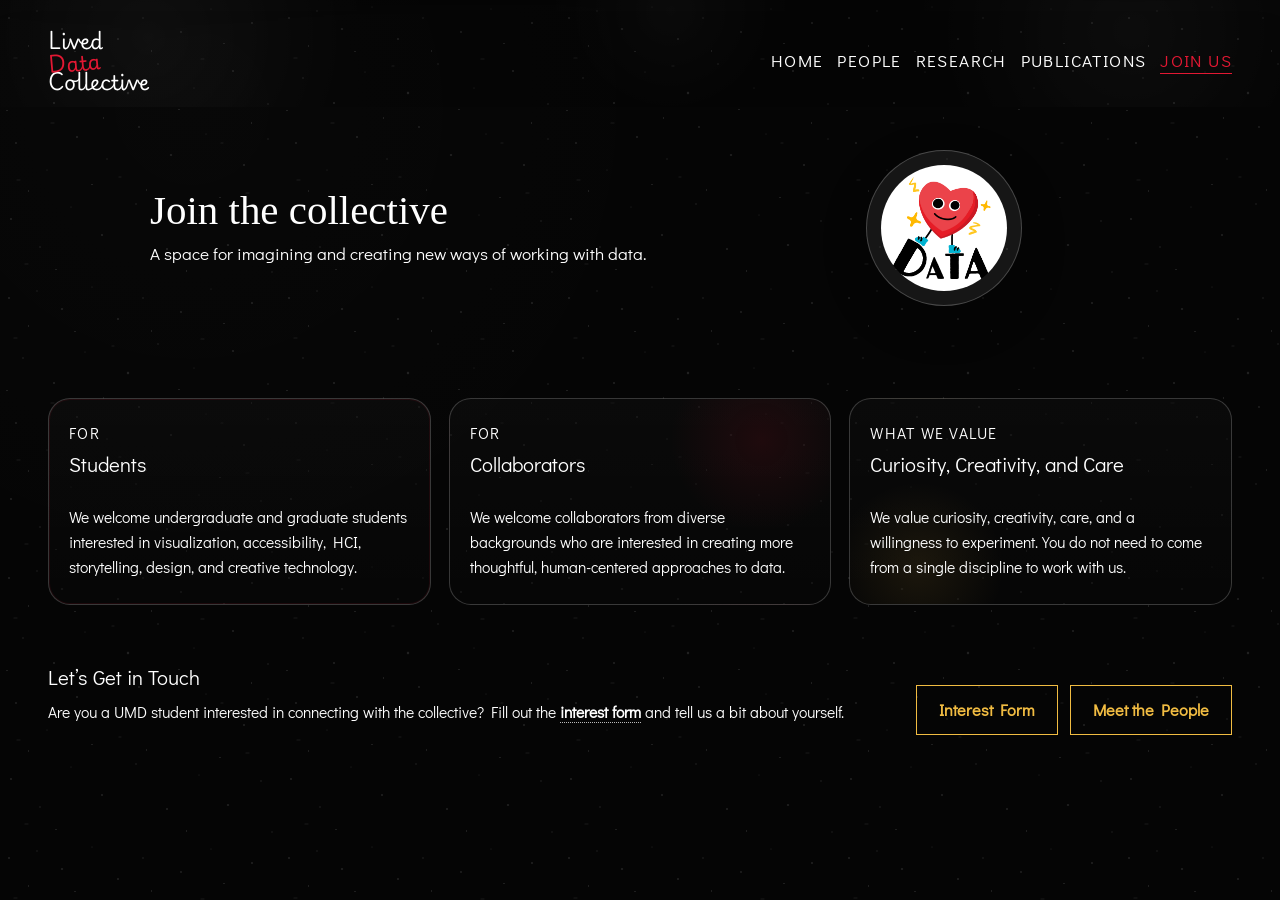
==== commit 4d0c681d: "Update pubs and news" ====
--- a/join-us.html
+++ b/join-us.html
@@ -31,6 +31,7 @@
           <a href="index.html">Home</a>
           <a href="people.html">People</a>
           <a href="research.html">Research</a>
+          <a href="publications.html">Publications</a>
           <a href="join-us.html" aria-current="page">Join Us</a>
         </nav>
       </header>
@@ -119,6 +120,6 @@
       </main>
     </div>
 
-    <script src="script.js"></script>
+    <script src="scripts/shared.js"></script>
   </body>
 </html>
--- a/styles.css
+++ b/styles.css
@@ -1,6 +1,11 @@
+/* --------------------------------------------------------------------------
+   Shared foundations: tokens, typography, header, navigation, and motion.
+   Page-specific sections follow in the order they appear in the site.
+   -------------------------------------------------------------------------- */
+
 :root {
-  --bg: #000000;
-  --paper: #000000;
+  --bg: #050505;
+  --paper: #050505;
   --ink: #ffffff;
   --muted: rgba(255, 255, 255, 0.76);
   --line: rgba(255, 255, 255, 0.1);
@@ -15,6 +20,11 @@
   box-sizing: border-box;
 }
 
+img {
+  -webkit-user-drag: none;
+  user-select: none;
+}
+
 html {
   scroll-behavior: smooth;
 }
@@ -38,16 +48,17 @@
   width: 100%;
   min-height: 100vh;
   margin: 0;
-  background: #000000;
+  background-color: var(--bg);
+  background-image:
+    radial-gradient(circle at 15% 12%, rgba(255, 255, 255, 0.012), transparent 38%),
+    url("assets/print-grain.svg");
+  background-repeat: no-repeat, repeat;
+  background-size: 100% 100%, 280px 280px;
   overflow-x: hidden;
 }
 
 .page-shell::before {
-  content: "";
-  position: absolute;
-  inset: 0;
-  pointer-events: none;
-  background: none;
+  content: none;
 }
 
 .site-header,
@@ -419,6 +430,7 @@
   .hero-logo {
     width: min(29vw, 470px);
   }
+
 }
 
 .text-highlight {
@@ -501,12 +513,12 @@
 .news-section {
   max-width: 1380px;
   margin: 0 auto;
-  padding: 56px clamp(20px, 4vw, 48px) 80px;
+  padding: 44px clamp(20px, 4vw, 48px) 64px;
 }
 
 .news-shell {
   position: relative;
-  padding-top: 26px;
+  padding-top: 20px;
 }
 
 .news-shell::before {
@@ -522,7 +534,7 @@
 .news-heading {
   display: grid;
   gap: 4px;
-  margin-bottom: 26px;
+  margin-bottom: 20px;
 }
 
 .news-kicker {
@@ -545,76 +557,88 @@
 .news-list {
   display: grid;
   grid-template-columns: 1fr;
+  gap: 10px;
+}
+
+.news-item {
+  display: grid;
+  grid-template-columns: 140px 104px minmax(0, 1fr);
   gap: 16px;
-}
-
-.news-item {
-  display: grid;
-  grid-template-columns: 80px 168px minmax(0, 1fr);
-  gap: 12px;
   align-items: start;
-  padding: 10px 0 14px;
+  padding: 8px 0 10px;
 }
 
 .news-meta {
   display: grid;
-  gap: 6px;
+  gap: 4px;
 }
 
 .news-date {
   margin: 0;
   color: var(--accent);
-  font-size: 0.92rem;
+  font-size: 0.86rem;
 }
 
 .news-type {
   margin: 0;
   color: #ffffff;
-  font-size: 0.92rem;
+  font-size: 0.86rem;
   text-transform: uppercase;
   letter-spacing: 0.06em;
 }
 
 .news-media {
-  width: 168px;
-  min-height: 108px;
-  display: grid;
-  place-items: center;
-  padding: 8px;
+  width: 104px;
+  height: 74px;
+  min-height: 74px;
+  display: flex;
+  align-items: center;
+  justify-content: center;
+  padding: 0;
+  position: relative;
+  overflow: hidden;
   border: 1px solid #ffffff;
   background: rgba(255, 255, 255, 0.03);
-  transition:
-    transform 280ms cubic-bezier(0.22, 1, 0.36, 1),
-    border-color 280ms ease,
-    background-color 280ms ease,
-    box-shadow 280ms ease;
+  transition: transform 220ms cubic-bezier(0.22, 1, 0.36, 1);
 }
 
 .news-media img {
   display: block;
-  width: 100%;
-  height: auto;
+  width: calc(100% - 12px);
+  height: calc(100% - 12px);
+  object-fit: cover;
+  object-position: center;
+  filter: saturate(0.78) contrast(1.08) brightness(0.9);
   transition:
+    filter 280ms ease,
     transform 280ms cubic-bezier(0.22, 1, 0.36, 1),
     box-shadow 280ms ease;
 }
 
+/* A restrained ink wash makes source photos feel part of the site's palette. */
+.news-media::after {
+  content: "";
+  position: absolute;
+  inset: 6px;
+  pointer-events: none;
+  background: linear-gradient(135deg, rgba(226, 24, 51, 0.17), rgba(0, 0, 0, 0.08));
+  mix-blend-mode: soft-light;
+}
+
 .news-media:hover {
-  transform: translateY(-2px);
-  border-color: #ffffff;
-  background: rgba(255, 255, 255, 0.05);
-  box-shadow: inset 0 0 0 2px #ffffff;
+  transform: translateY(-3px);
 }
 
 .news-media:hover img {
-  transform: scale(1.02);
-  box-shadow: 0 10px 24px rgba(0, 0, 0, 0.18);
+  transform: scale(1.035);
+  filter: saturate(0.9) contrast(1.08) brightness(0.94);
+  box-shadow: none;
 }
 
 .news-copy h3 {
-  margin: 0 0 10px;
+  margin: 0 0 6px;
   font-family: "Didact Gothic", "Avenir Next", "Segoe UI", sans-serif;
-  font-size: 1.16rem;
+  font-size: 1.05rem;
   font-weight: 400;
   line-height: 1.35;
 }
@@ -659,12 +683,182 @@
 .news-copy p {
   margin: 0;
   color: #ffffff;
-  font-size: clamp(0.98rem, 1.15vw, 1.05rem);
-  line-height: 1.6;
+  font-size: clamp(0.94rem, 1.1vw, 1rem);
+  line-height: 1.5;
 }
 
 .news-name {
   font-weight: 600;
+}
+
+.news-paper-link {
+  color: #ffffff;
+  text-decoration: underline;
+  text-decoration-style: dotted;
+  text-decoration-color: rgba(255, 255, 255, 0.72);
+  text-decoration-thickness: 1px;
+  text-underline-offset: 0.2em;
+  transition: color 180ms ease, text-decoration-color 180ms ease;
+}
+
+.news-paper-link:hover,
+.news-paper-link:focus-visible {
+  color: var(--accent);
+  text-decoration-color: currentColor;
+  outline: none;
+}
+
+.news-archive {
+  margin-top: 30px;
+  padding-top: 18px;
+  border-top: 1px solid rgba(255, 255, 255, 0.22);
+}
+
+.news-archive-link-wrap {
+  margin-top: 22px;
+}
+
+.news-archive-link {
+  display: inline-flex;
+  align-items: center;
+  gap: 7px;
+  color: var(--accent-soft);
+  font-size: 0.94rem;
+  text-decoration: none;
+}
+
+.news-archive-link::after {
+  content: "→";
+  color: var(--accent);
+  animation: archive-arrow-pulse 0.9s ease-in-out infinite;
+  transition: transform 180ms ease;
+}
+
+.news-archive-link:hover,
+.news-archive-link:focus-visible {
+  color: var(--accent);
+  outline: none;
+}
+
+.news-archive-link:hover::after,
+.news-archive-link:focus-visible::after {
+  transform: translateX(3px);
+  animation-play-state: paused;
+}
+
+@keyframes archive-arrow-pulse {
+  0%,
+  100% {
+    opacity: 0.55;
+    transform: translateX(0);
+  }
+
+  50% {
+    opacity: 1;
+    transform: translateX(4px);
+  }
+}
+
+.news-archive-main {
+  min-height: 100vh;
+  padding-top: 140px;
+}
+
+.news-archive-page .news-archive-period + .news-archive-period {
+  margin-top: 30px;
+}
+
+.news-archive-heading {
+  display: inline-block;
+  margin: 0;
+  padding-left: 12px;
+  border-left: 3px solid var(--accent-soft);
+  cursor: pointer;
+  font-family: "Didact Gothic", "Avenir Next", "Segoe UI", sans-serif;
+  font-size: 0.9rem;
+  font-weight: 400;
+  letter-spacing: 0.09em;
+  line-height: 1.5;
+  text-transform: uppercase;
+  list-style: none;
+  transition: border-color 180ms ease, color 180ms ease;
+}
+
+.news-archive-heading::-webkit-details-marker {
+  display: none;
+}
+
+.news-archive-heading::after {
+  content: "+";
+  display: inline-block;
+  margin-left: 8px;
+  color: var(--accent);
+  font-size: 1.15em;
+  line-height: 1;
+  transition: transform 180ms ease;
+}
+
+.news-archive[open] .news-archive-heading::after {
+  transform: rotate(45deg);
+}
+
+.news-archive-heading:hover,
+.news-archive-heading:focus-visible {
+  border-left-color: var(--accent);
+  color: #ffffff;
+  outline: none;
+}
+
+.news-archive-content {
+  display: grid;
+  gap: 20px;
+  padding-top: 18px;
+}
+
+.news-archive-period {
+  display: grid;
+  gap: 4px;
+}
+
+.news-archive-date {
+  margin: 0;
+  color: var(--accent);
+  font-size: 0.86rem;
+}
+
+.news-archive .news-item {
+  padding-top: 2px;
+}
+
+.news-toggle {
+  display: inline-flex;
+  align-items: center;
+  gap: 8px;
+  margin-top: 12px;
+  padding: 0;
+  border: 2px solid rgba(255, 255, 255, 0.88);
+  color: var(--ink);
+  background: transparent;
+  font: inherit;
+  font-size: 0.95rem;
+  cursor: pointer;
+}
+
+.news-toggle::after {
+  content: "+";
+  color: var(--accent);
+  font-size: 1.2em;
+  line-height: 1;
+  transition: transform 180ms ease;
+}
+
+.news-toggle[aria-expanded="true"]::after {
+  transform: rotate(45deg);
+}
+
+.news-toggle:hover,
+.news-toggle:focus-visible {
+  color: var(--accent);
 }
 
 .button {
@@ -978,6 +1172,7 @@
 }
 
 .join-hero-figure {
+  position: relative;
   display: flex;
   justify-self: end;
   justify-content: center;
@@ -994,6 +1189,8 @@
   aspect-ratio: 1;
   height: auto;
   display: block;
+  position: relative;
+  z-index: 1;
   padding: 14px;
   border-radius: 50%;
   background: rgba(255, 255, 255, 0.07);
@@ -1131,6 +1328,720 @@
   margin: 0 auto;
   padding: 150px clamp(20px, 4vw, 48px) 88px;
 }
+
+.publications-main {
+  max-width: 1380px;
+  min-height: 100vh;
+  margin: 0 auto;
+  padding: 150px clamp(20px, 4vw, 48px) 88px;
+}
+
+.publications-hero {
+  max-width: 780px;
+  margin: 0 auto 84px;
+  text-align: center;
+}
+
+.publications-hero h1 {
+  margin: 0 0 10px;
+  font-family: "IM Fell English", Georgia, serif;
+  font-size: clamp(1.9rem, 3.2vw, 2.8rem);
+  font-weight: 500;
+  line-height: 1;
+}
+
+.publications-intro {
+  max-width: 58ch;
+  margin: 0 auto;
+  color: #ffffff;
+  font-size: clamp(1.04rem, 1.35vw, 1.16rem);
+  line-height: 1.5;
+}
+
+.publication-archive {
+  width: min(100%, 1100px);
+  margin: 0 auto;
+}
+
+.sr-only {
+  position: absolute;
+  width: 1px;
+  height: 1px;
+  padding: 0;
+  margin: -1px;
+  overflow: hidden;
+  clip: rect(0, 0, 0, 0);
+  white-space: nowrap;
+  border: 0;
+}
+
+.publication-filter-bar {
+  display: flex;
+  flex-wrap: wrap;
+  align-items: center;
+  gap: 9px;
+  margin: 0 0 72px;
+}
+
+.publication-collection .publication-filter-bar {
+  margin-bottom: 30px;
+}
+
+.publication-filter-control {
+  position: relative;
+}
+
+.publication-filter-trigger,
+.publication-filter-reset {
+  min-height: 34px;
+  padding: 6px 10px;
+  border: 1px solid rgba(255, 255, 255, 0.34);
+  border-radius: 0;
+  color: rgba(255, 255, 255, 0.86);
+  background: transparent;
+  font: inherit;
+  font-size: 0.88rem;
+  transition: border-color 160ms ease, box-shadow 160ms ease, color 160ms ease;
+}
+
+.publication-filter-trigger {
+  cursor: pointer;
+}
+
+.publication-filter-trigger::after {
+  content: "+";
+  display: inline-block;
+  margin-left: 8px;
+  color: rgba(255, 255, 255, 0.52);
+  transition: color 160ms ease, transform 160ms ease;
+}
+
+.publication-filter-control.is-open .publication-filter-trigger::after {
+  color: #ffffff;
+  transform: rotate(45deg);
+}
+
+.publication-filter-trigger.is-filtered {
+  border-color: #ffffff;
+  color: #ffffff;
+  font-weight: 800;
+  -webkit-text-stroke: 0.2px currentColor;
+}
+
+.publication-filter-trigger:hover,
+.publication-filter-trigger:focus-visible,
+.publication-filter-control.is-open .publication-filter-trigger {
+  font-weight: 700;
+  -webkit-text-stroke: 0.15px currentColor;
+}
+
+.publication-filter-reset {
+  margin-left: 4px;
+  border-color: transparent;
+  color: rgba(255, 255, 255, 0.62);
+  cursor: pointer;
+}
+
+.publication-filter-reset.has-active-filters {
+  color: #ffffff;
+  font-weight: 800;
+  -webkit-text-stroke: 0.2px currentColor;
+}
+
+.publication-filter-trigger:hover,
+.publication-filter-trigger:focus-visible,
+.publication-filter-control.is-open .publication-filter-trigger,
+.publication-filter-reset:hover,
+.publication-filter-reset:focus-visible {
+  border-color: #ffffff;
+  color: #ffffff;
+  outline: none;
+}
+
+.publication-filter-menu {
+  position: absolute;
+  z-index: 30;
+  top: calc(100% + 7px);
+  left: 0;
+  display: grid;
+  width: max-content;
+  min-width: 100%;
+  max-width: 180px;
+  padding: 7px;
+  border: 1px solid rgba(255, 255, 255, 0.22);
+  border-top: 2px solid #ffffff;
+  background: #151515;
+  box-shadow: 0 16px 30px rgba(0, 0, 0, 0.45);
+  opacity: 0;
+  visibility: hidden;
+  pointer-events: none;
+  transform: translateY(-4px);
+  transition: opacity 160ms ease, transform 160ms ease, visibility 0s linear 160ms;
+}
+
+.publication-filter-control.is-open .publication-filter-menu {
+  opacity: 1;
+  visibility: visible;
+  pointer-events: auto;
+  transform: translateY(0);
+  transition-delay: 0s;
+}
+
+.publication-filter-option {
+  padding: 8px 9px;
+  border: 0;
+  color: rgba(255, 255, 255, 0.74);
+  background: transparent;
+  font: inherit;
+  font-size: 0.86rem;
+  text-align: left;
+  white-space: nowrap;
+  cursor: pointer;
+}
+
+.publication-filter-option:hover,
+.publication-filter-option:focus-visible {
+  color: #ffffff;
+  outline: none;
+}
+
+.publication-filter-option.is-selected {
+  color: #ffffff;
+  font-weight: 800;
+  -webkit-text-stroke: 0.2px currentColor;
+}
+
+.publication-section-heading {
+  display: inline-flex;
+  align-items: center;
+  min-height: 0;
+  margin: 0;
+  padding: 10px 14px 10px 16px;
+  border: 0;
+  border-left: 2px solid rgba(241, 188, 66, 0.72);
+  background:
+    radial-gradient(circle at 12% 22%, rgba(241, 188, 66, 0.08), transparent 24%),
+    linear-gradient(180deg, rgba(255, 255, 255, 0.025), rgba(255, 255, 255, 0.01));
+  color: #fff;
+  font-family: "Didact Gothic", "Avenir Next", "Segoe UI", sans-serif;
+  font-size: 0.98rem;
+  font-weight: 400;
+  line-height: 1.15;
+  letter-spacing: 0.12em;
+  text-transform: uppercase;
+  transition:
+    border-color 180ms ease,
+    background 180ms ease,
+    color 180ms ease,
+    transform 220ms cubic-bezier(0.22, 1, 0.36, 1);
+}
+
+.publication-section-heading::before {
+  content: none;
+}
+
+.publication-section-heading:hover {
+  transform: translateX(4px);
+}
+
+.publication-feature-heading-row,
+.publication-collection > .publication-section-heading {
+  margin-bottom: 14px;
+}
+
+.publication-feature {
+  width: min(100%, 540px);
+  margin: 0 auto 100px;
+}
+
+.publication-feature .publication-section-heading {
+  color: #fff;
+}
+
+.publication-feature-heading-row {
+  display: flex;
+  align-items: center;
+  justify-content: space-between;
+  gap: 16px;
+}
+
+.publication-feature-controls {
+  display: inline-flex;
+  align-items: center;
+  gap: 7px;
+}
+
+.publication-carousel-dot {
+  width: 7px;
+  height: 7px;
+  padding: 0;
+  border-radius: 50%;
+  border: 0;
+  background: rgba(255, 255, 255, 0.34);
+  cursor: pointer;
+  transition: background 220ms ease, transform 220ms ease;
+}
+
+.publication-carousel-dot.is-active {
+  background: #ffd200;
+  transform: scale(1.25);
+}
+
+.publication-feature-position {
+  margin: 0;
+}
+
+/* A fixed stage keeps All Work still while featured items change. */
+#featured-publication {
+  position: relative;
+  min-height: 222px;
+  overflow: hidden;
+}
+
+#featured-publication > .publication-card {
+  position: absolute;
+  inset: 0;
+  width: 100%;
+  min-height: 100%;
+  will-change: transform, opacity;
+}
+
+#featured-publication > .publication-card.is-leaving {
+  pointer-events: none;
+}
+
+#featured-publication > .publication-card.is-entering-from-right {
+  animation: publication-swipe-in-from-right 260ms cubic-bezier(0.16, 1, 0.3, 1) both;
+}
+
+#featured-publication > .publication-card.is-entering-from-left {
+  animation: publication-swipe-in-from-left 260ms cubic-bezier(0.16, 1, 0.3, 1) both;
+}
+
+#featured-publication > .publication-card.is-leaving-to-left {
+  animation: publication-swipe-out-to-left 260ms cubic-bezier(0.16, 1, 0.3, 1) both;
+}
+
+#featured-publication > .publication-card.is-leaving-to-right {
+  animation: publication-swipe-out-to-right 260ms cubic-bezier(0.16, 1, 0.3, 1) both;
+}
+
+@keyframes publication-swipe-in-from-right {
+  from { transform: translateX(100%); }
+  to { transform: translateX(0); }
+}
+
+@keyframes publication-swipe-in-from-left {
+  from { transform: translateX(-100%); }
+  to { transform: translateX(0); }
+}
+
+@keyframes publication-swipe-out-to-left {
+  from { transform: translateX(0); }
+  to { transform: translateX(-100%); }
+}
+
+@keyframes publication-swipe-out-to-right {
+  from { transform: translateX(0); }
+  to { transform: translateX(100%); }
+}
+
+.publication-card {
+  display: flex;
+  min-width: 0;
+  color: inherit;
+  background: rgba(255, 255, 255, 0.012);
+  transition: border-color 180ms ease, background 180ms ease, transform 180ms ease;
+}
+
+.publication-card:hover,
+.publication-card:focus-within {
+  border-color: rgba(255, 255, 255, 0.68);
+  background: rgba(255, 255, 255, 0.028);
+  transform: translateY(-3px);
+}
+
+.publication-card-featured:hover,
+.publication-card-featured:focus-within {
+  background: transparent;
+}
+
+.publication-card-featured {
+  display: grid;
+  grid-template-columns: minmax(0, 1fr) minmax(0, 1fr);
+  background: transparent;
+  transition: none;
+}
+
+.publication-card-featured:hover,
+.publication-card-featured:focus-within {
+  border-color: rgba(255, 255, 255, 0.22);
+  transform: none;
+}
+
+.publication-card-featured .publication-thumbnail {
+  min-height: 108px;
+  background: #000000;
+}
+
+.publication-card-featured .publication-thumbnail img {
+  transform: scale(var(--featured-thumbnail-scale, 0.84));
+}
+
+.publication-card-featured .publication-card-copy {
+  padding: 10px 12px;
+  border-left: 1px solid rgba(255, 255, 255, 0.3);
+}
+
+.publication-card-featured .publication-card-primary {
+  transform: translateY(10px);
+}
+
+.publication-card.publication-card-featured h3 {
+  margin-top: 12px;
+  margin-bottom: 10px;
+  font-size: clamp(0.9rem, 1.05vw, 1.05rem);
+  line-height: 1.15;
+}
+
+.publication-card-featured .publication-card-summary {
+  display: none;
+}
+
+.publication-card-featured .publication-card-meta {
+  font-size: 0.76rem;
+}
+
+.publication-card-featured .publication-card-authors {
+  font-size: 0.8rem;
+}
+
+.publication-thumbnail {
+  position: relative;
+  min-height: 242px;
+  overflow: hidden;
+  background: rgba(255, 255, 255, 0.035);
+}
+
+.publication-thumbnail::after {
+  content: "Visual documentation forthcoming";
+  position: absolute;
+  top: 50%;
+  left: 50%;
+  width: max-content;
+  color: rgba(255, 255, 255, 0.38);
+  font-size: 0.68rem;
+  letter-spacing: 0.08em;
+  text-transform: uppercase;
+  transform: translate(-50%, -50%);
+}
+
+.publication-thumbnail img {
+  position: absolute;
+  inset: 0;
+  width: 100%;
+  height: 100%;
+  object-fit: cover;
+}
+
+.publication-thumbnail:has(img)::after {
+  display: none;
+}
+
+.publication-thumbnail.is-contained {
+  background: #ffffff;
+}
+
+.publication-thumbnail.is-dark-contained {
+  background: #000000;
+}
+
+.publication-thumbnail.is-contained img {
+  object-fit: contain;
+}
+
+.publication-thumbnail.is-cover img {
+  object-fit: cover;
+}
+
+.publication-card-featured .publication-thumbnail.is-contained img {
+  /* Keep explanatory figures comfortably framed within the feature panel. */
+  transform: scale(var(--featured-thumbnail-scale, 0.54));
+}
+
+.publication-card-featured .publication-thumbnail.is-dark-contained img {
+  transform: scale(var(--featured-thumbnail-scale, 0.9));
+}
+
+/* Archive cards can give diagrams a little more visual presence. */
+.publication-grid .publication-thumbnail.is-contained img {
+  transform: translateY(var(--archive-thumbnail-offset-y, 0)) scale(var(--archive-thumbnail-scale, 1.14));
+}
+
+.publication-card-copy {
+  display: flex;
+  min-width: 0;
+  padding: clamp(22px, 4vw, 42px);
+  flex-direction: column;
+  justify-content: space-between;
+}
+
+.publication-card-primary {
+  min-width: 0;
+}
+
+.publication-card-meta {
+  display: flex;
+  flex-wrap: wrap;
+  gap: 8px 14px;
+  justify-content: center;
+  margin: 0;
+  color: rgba(255, 255, 255, 0.64);
+  font-size: 0.84rem;
+}
+
+.publication-type-tag {
+  color: var(--accent);
+  letter-spacing: 0.08em;
+  text-transform: uppercase;
+}
+
+.publication-card h3 {
+  margin: 24px 0 16px;
+  color: #ffffff;
+  font-family: "Didact Gothic", "Avenir Next", "Segoe UI", sans-serif;
+  font-size: clamp(1.12rem, 1.4vw, 1.35rem);
+  font-weight: 400;
+  line-height: 1.18;
+  text-align: center;
+}
+
+.publication-title-link {
+  color: inherit;
+  text-decoration: none;
+  transition: color 180ms ease;
+}
+
+.publication-title-link:hover,
+.publication-title-link:focus-visible {
+  color: var(--accent);
+  outline: none;
+}
+
+.publication-card-authors {
+  margin: 0;
+  padding-top: 2px;
+  color: rgba(255, 255, 255, 0.66);
+  font-size: clamp(0.8rem, 1.25vw, 0.9rem);
+  line-height: 1.45;
+  text-align: center;
+}
+
+.publication-author-lab-member {
+  color: #ffffff;
+  font-weight: 700;
+}
+
+.publication-title-phrase {
+  white-space: nowrap;
+}
+
+.publication-card-summary {
+  margin: 0;
+  padding-top: 17px;
+  color: rgba(255, 255, 255, 0.82);
+  font-size: 1rem;
+  line-height: 1.5;
+}
+
+.publication-card-footer {
+  display: grid;
+  gap: 12px;
+  justify-items: center;
+  margin-top: 24px;
+}
+
+.publication-resource-links {
+  display: inline-flex;
+  flex: 0 0 auto;
+  gap: 7px;
+  justify-self: center;
+}
+
+.publication-resource-link {
+  display: inline-grid;
+  width: 30px;
+  height: 30px;
+  place-items: center;
+  border: 1px solid rgba(255, 255, 255, 0.35);
+  border-radius: 50%;
+  color: rgba(255, 255, 255, 0.82);
+  transition: border-color 180ms ease, color 180ms ease, transform 180ms ease;
+}
+
+.publication-resource-link:not(.is-pending) {
+  border-color: rgba(255, 210, 0, 0.62);
+  color: #ffd200;
+}
+
+.publication-resource-link svg {
+  width: 15px;
+  height: 15px;
+  fill: none;
+  stroke: currentColor;
+  stroke-linecap: round;
+  stroke-linejoin: round;
+  stroke-width: 1.7;
+}
+
+.publication-resource-link:hover,
+.publication-resource-link:focus-visible {
+  border-color: #ffd200;
+  background: #ffd200;
+  color: #000000;
+  outline: none;
+  transform: translateY(-1px);
+}
+
+.publication-resource-link.is-pending {
+  opacity: 0.38;
+}
+
+.publication-resource-link.is-empty {
+  visibility: hidden;
+  pointer-events: none;
+}
+
+.publication-grid {
+  --publication-card-line: rgba(255, 255, 255, 0.34);
+  display: grid;
+  grid-template-columns: minmax(0, 940px);
+  justify-content: start;
+  gap: 16px;
+  margin-top: 20px;
+}
+
+.publication-grid .publication-card {
+  border: 1px solid var(--publication-card-line);
+  border-radius: 0;
+  display: grid;
+  grid-template-columns: clamp(200px, 21vw, 230px) minmax(0, 1fr);
+  min-height: 0;
+  overflow: hidden;
+  background: linear-gradient(180deg, #171717 0%, #0b0b0b 100%);
+  box-shadow: 0 16px 32px rgba(0, 0, 0, 0.42), inset 0 1px 0 rgba(255, 255, 255, 0.045);
+  transition: transform 150ms cubic-bezier(0.22, 1, 0.36, 1);
+}
+
+/* Archive cards lift gently without changing their established visual treatment. */
+.publication-grid .publication-card:hover,
+.publication-grid .publication-card:focus-within {
+  border-color: var(--publication-card-line);
+  background: linear-gradient(180deg, #171717 0%, #0b0b0b 100%);
+  transform: translateY(-5px);
+}
+
+.publication-grid .publication-thumbnail {
+  position: relative;
+  min-height: 118px;
+  margin: 0;
+  box-sizing: border-box;
+  border: 0;
+  border-right: 1px solid var(--publication-card-line);
+  border-radius: 0;
+  background: #050505;
+}
+
+.publication-grid .publication-thumbnail img {
+  object-fit: cover;
+  transform: translateY(var(--archive-thumbnail-offset-y, 0)) scale(var(--archive-thumbnail-scale, 1));
+}
+
+.publication-grid .publication-thumbnail.is-contained img,
+.publication-grid .publication-thumbnail.is-cover img {
+  object-fit: cover;
+}
+
+.publication-grid .publication-card.archive-thumbnail-cover .publication-thumbnail img {
+  object-fit: cover;
+}
+
+.publication-grid .publication-thumbnail::after {
+  font-size: 0.66rem;
+}
+
+.publication-grid .publication-card-copy {
+  display: flex;
+  flex: 1 1 auto;
+  flex-direction: row;
+  align-items: stretch;
+  gap: 24px;
+  min-height: 0;
+  margin-top: 0;
+  padding: 18px 22px;
+  background: linear-gradient(90deg, #111111 0%, #181818 52%, #202020 100%);
+  border-top: 0;
+  position: relative;
+  z-index: 1;
+  box-shadow: -12px 0 24px rgba(0, 0, 0, 0.26);
+}
+
+.publication-grid .publication-card-primary {
+  min-width: 0;
+  flex: 1 1 auto;
+  align-self: center;
+}
+
+.publication-grid .publication-card-meta {
+  justify-content: flex-start;
+  gap: 7px 12px;
+  font-size: 0.76rem;
+}
+
+.publication-grid .publication-card h3 {
+  margin: 10px 0 8px;
+  min-height: 0;
+  color: rgba(255, 255, 255, 0.74);
+  font-size: clamp(0.96rem, 1.12vw, 1.12rem);
+  line-height: 1.18;
+  text-align: left;
+}
+
+.publication-grid .publication-card-authors {
+  padding-top: 0;
+  color: rgba(255, 255, 255, 0.62);
+  font-size: 0.82rem;
+  text-align: left;
+}
+
+.publication-grid .publication-card-summary {
+  display: none;
+}
+
+.publication-grid .publication-card-footer {
+  flex: 0 0 auto;
+  align-self: flex-end;
+  margin-top: 0 !important;
+  padding-top: 0;
+}
+
+.publication-grid .publication-resource-links {
+  flex-direction: row;
+  gap: 6px;
+}
+
+.publication-grid .publication-resource-link {
+  width: 27px;
+  height: 27px;
+}
+
+.publication-empty {
+  grid-column: 1 / -1;
+  margin: 0;
+  padding: 18px 0;
+  color: rgba(255, 255, 255, 0.66);
+}
+
 
 .research-hero {
   max-width: 780px;
@@ -1619,11 +2530,12 @@
   display: grid;
   place-items: center;
   justify-self: center;
-  border: 1px solid rgba(255, 255, 255, 0.82);
+  border: 0;
   background:
     radial-gradient(circle at 28% 24%, rgba(255, 255, 255, 0.09), transparent 24%),
     linear-gradient(160deg, rgba(255, 255, 255, 0.04), rgba(255, 255, 255, 0.01));
   overflow: hidden;
+  box-shadow: none;
   transition:
     transform 280ms cubic-bezier(0.22, 1, 0.36, 1),
     border-color 220ms ease,
@@ -1664,8 +2576,7 @@
 }
 
 .person-portrait::before {
-  inset: 14px;
-  border: 1px dashed rgba(255, 255, 255, 0.2);
+  content: none;
 }
 
 .person-portrait::after {
@@ -1693,7 +2604,7 @@
 .person-portrait:focus-visible {
   transform: translateY(-4px) rotate(-1.5deg);
   border-color: #ffffff;
-  box-shadow: 0 18px 36px rgba(0, 0, 0, 0.22);
+  box-shadow: none;
 }
 
 .person-portrait:hover::before,
@@ -1730,7 +2641,7 @@
 
 .person-portrait-keke .person-portrait-image-base {
   object-position: center 18%;
-  transform: scale(1);
+  transform: scale(1.15);
 }
 
 .person-portrait-diego {
@@ -1801,6 +2712,20 @@
 .person-portrait-trisha .person-portrait-image-hover {
   object-position: center 20%;
   transform: scale(1.12);
+}
+
+.person-portrait-maggie {
+  background: #646168;
+}
+
+.person-portrait-maggie .person-portrait-image-base {
+  object-position: center 58%;
+  transform: scale(1.0);
+}
+
+.person-portrait-maggie .person-portrait-image-hover {
+  object-position: 44% 36%;
+  transform: scale(1.08);
 }
 
 .person-portrait-arran .person-portrait-image-base {
@@ -1866,6 +2791,16 @@
   font-size: 0.82rem;
   letter-spacing: 0.06em;
   text-transform: uppercase;
+  text-align: center;
+}
+
+.person-advising-label {
+  width: 100%;
+  margin: -2px 0 2px;
+  color: rgba(255, 255, 255, 0.62);
+  font-size: 0.74rem;
+  letter-spacing: 0.035em;
+  line-height: 1.35;
   text-align: center;
 }
 
@@ -1986,6 +2921,38 @@
 }
 
 @media (max-width: 980px) {
+  #featured-publication {
+    min-height: 280px;
+  }
+
+  .publication-card-featured {
+    grid-template-columns: 1fr;
+  }
+
+  .publication-card-featured .publication-card-copy {
+    border-top: 1px solid rgba(255, 255, 255, 0.2);
+    border-left: 0;
+  }
+
+  .publication-card-featured .publication-card-footer {
+    align-items: flex-start;
+    flex-direction: column;
+    gap: 12px;
+  }
+
+  .publication-card-featured .publication-card-authors {
+    width: 100%;
+    font-size: 0.82rem;
+  }
+
+  .publication-card-featured .publication-resource-links {
+    align-self: flex-end;
+  }
+
+  .publication-grid {
+    grid-template-columns: minmax(0, 1fr);
+  }
+
   .people-directory {
     grid-template-columns: repeat(2, minmax(0, 1fr));
     gap: 72px 22px;
@@ -2116,6 +3083,13 @@
     padding-bottom: 64px;
   }
 
+  .publications-main {
+    padding-top: 154px;
+    padding-right: 18px;
+    padding-bottom: 64px;
+    padding-left: 18px;
+  }
+
   .join-main {
     padding-top: 154px;
     padding-bottom: 64px;
@@ -2128,6 +3102,56 @@
   .research-hero {
     margin-bottom: 44px;
   }
+
+  .publications-hero {
+    margin-bottom: 58px;
+  }
+
+  .publication-feature-heading-row {
+    align-items: flex-start;
+  }
+
+  .publication-filter-bar {
+    margin-bottom: 52px;
+  }
+
+  .publication-filter-reset {
+    margin-left: 0;
+  }
+
+  .publication-feature {
+    margin-bottom: 48px;
+  }
+
+  .publication-thumbnail {
+    min-height: 210px;
+  }
+
+  .publication-grid {
+    grid-template-columns: 1fr;
+  }
+
+  .publication-grid .publication-card {
+    grid-template-columns: 158px minmax(0, 1fr);
+  }
+
+  .publication-grid .publication-thumbnail {
+    min-height: 104px;
+  }
+
+  .publication-grid .publication-card-copy {
+    gap: 14px;
+    padding: 15px;
+  }
+
+  .publication-grid .publication-card h3 {
+    font-size: 0.94rem;
+  }
+
+  .publication-grid .publication-card-authors {
+    font-size: 0.76rem;
+  }
+
 
   .research-perspective {
     margin-bottom: 38px;
@@ -2279,8 +3303,9 @@
 
   .news-media {
     width: 100%;
-    max-width: 220px;
-    min-height: 0;
+    max-width: 160px;
+    height: 112px;
+    min-height: 112px;
   }
 
   .news-copy {
@@ -2343,6 +3368,26 @@
 
 }
 
+@media (max-width: 540px) {
+  .publication-grid .publication-card {
+    grid-template-columns: 1fr;
+  }
+
+  .publication-grid .publication-thumbnail {
+    min-height: 150px;
+    border-right: 0;
+    border-bottom: 1px solid var(--publication-card-line);
+  }
+
+  .publication-grid .publication-card-copy {
+    align-items: flex-start;
+  }
+
+  .publication-grid .publication-resource-links {
+    flex-direction: row;
+  }
+}
+
 @media (prefers-reduced-motion: reduce) {
   html {
     scroll-behavior: auto;
@@ -2365,7 +3410,10 @@
 
   .button,
   .site-nav a::after,
-  .contact-panel a::after {
+  .contact-panel a::after,
+  .publication-resource-link,
+  .news-item,
+  .news-media img {
     transition: none;
   }
 
@@ -2373,4 +3421,8 @@
     animation: none;
   }
 
-}
+  #featured-publication > .publication-card {
+    animation: none;
+  }
+
+}
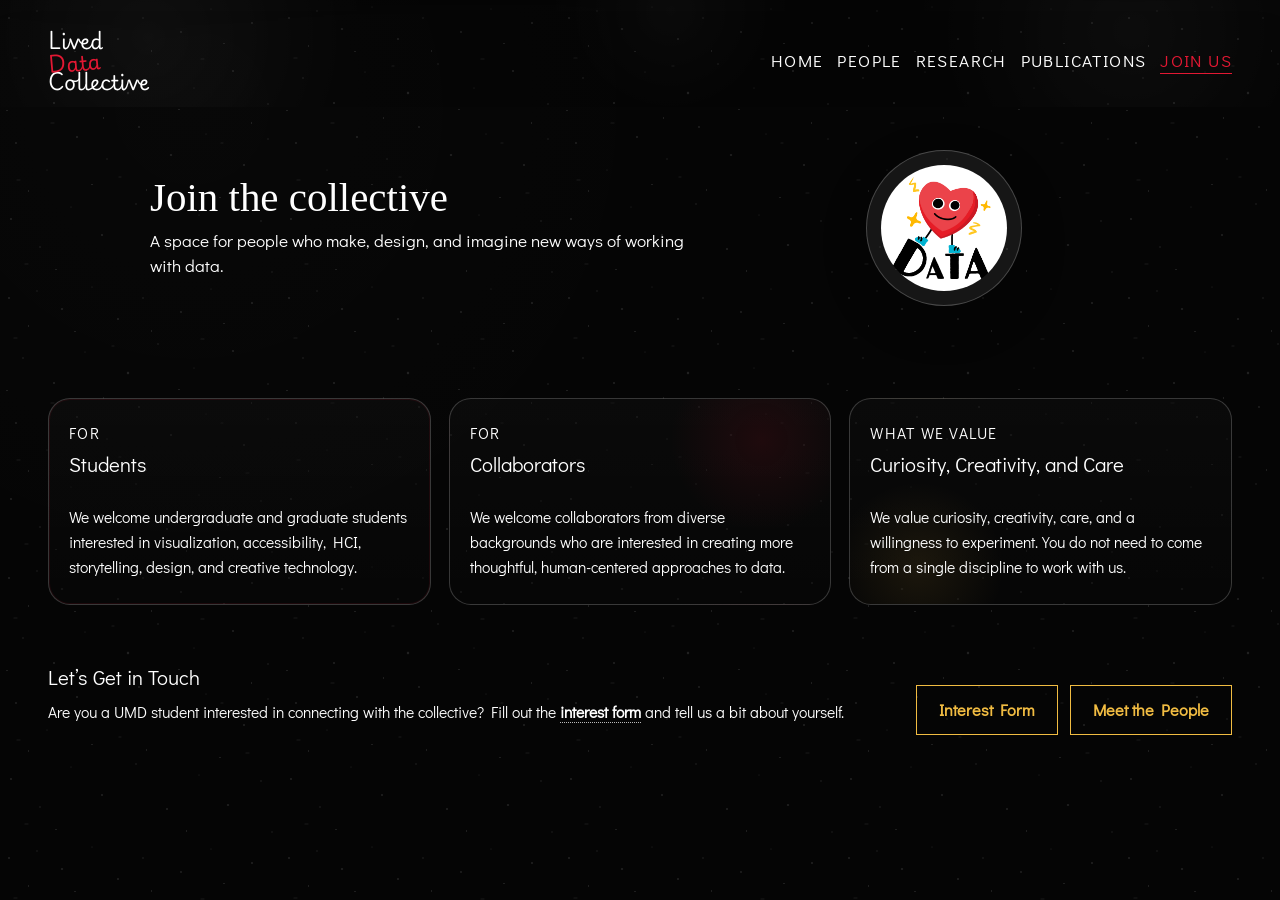
==== commit 0f0eb286: "Update join-us" ====
--- a/join-us.html
+++ b/join-us.html
@@ -41,8 +41,7 @@
           <div class="join-hero-copy">
             <h1>Join the collective</h1>
             <p class="join-intro">
-              A space for imagining and creating new ways of working with
-              data.
+              A space for people who make, design, and imagine new ways of working with data.
             </p>
           </div>
           <div class="join-hero-figure" aria-hidden="true">
--- a/styles.css
+++ b/styles.css
@@ -715,7 +715,9 @@
 }
 
 .news-archive-link-wrap {
-  margin-top: 22px;
+  display: flex;
+  justify-content: flex-end;
+  margin-top: 30px;
 }
 
 .news-archive-link {
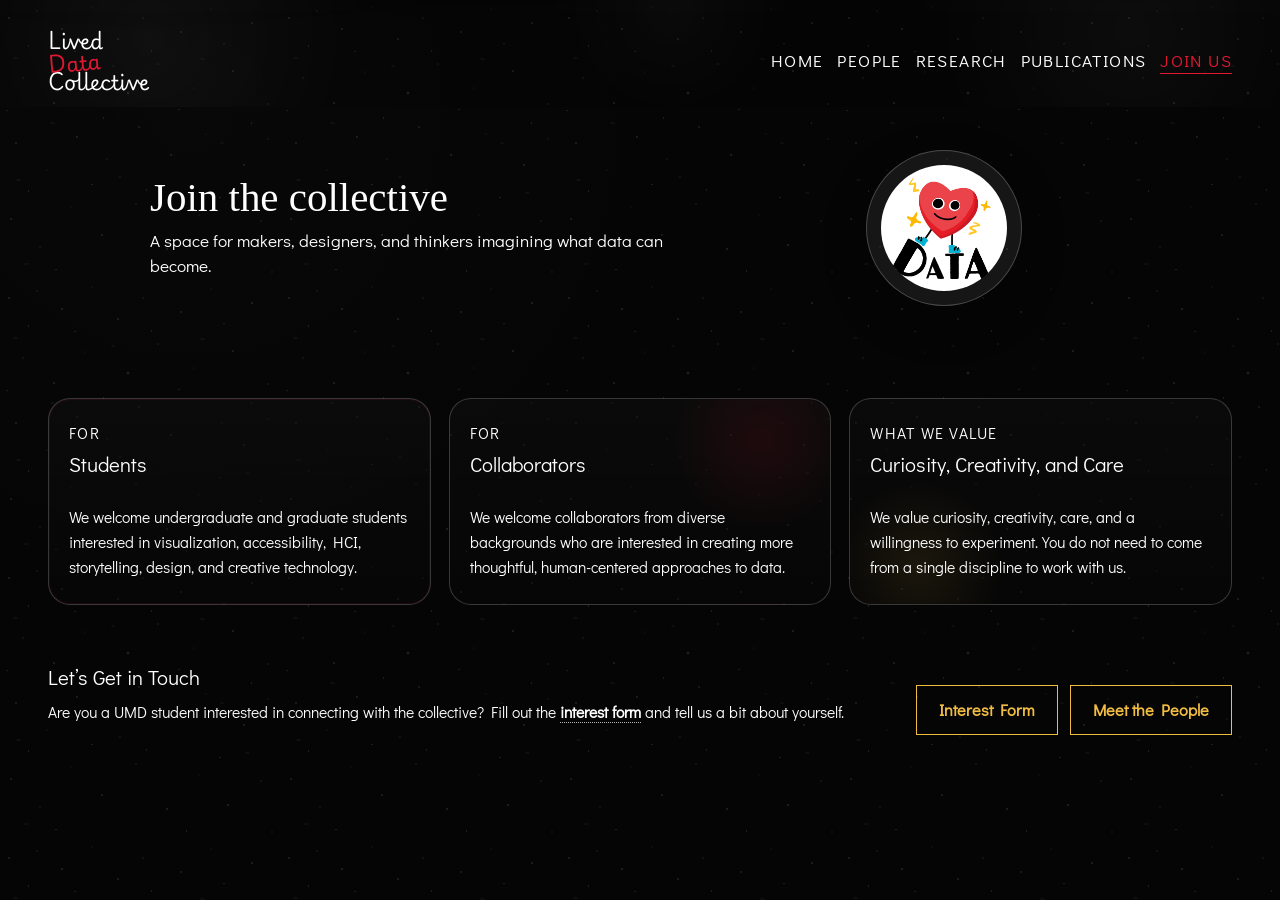
==== commit 8c6bf1d9: "Update join-us" ====
--- a/join-us.html
+++ b/join-us.html
@@ -41,7 +41,7 @@
           <div class="join-hero-copy">
             <h1>Join the collective</h1>
             <p class="join-intro">
-              A space for people who make, design, and imagine new ways of working with data.
+              A space for makers, designers, and thinkers imagining what data can become.
             </p>
           </div>
           <div class="join-hero-figure" aria-hidden="true">
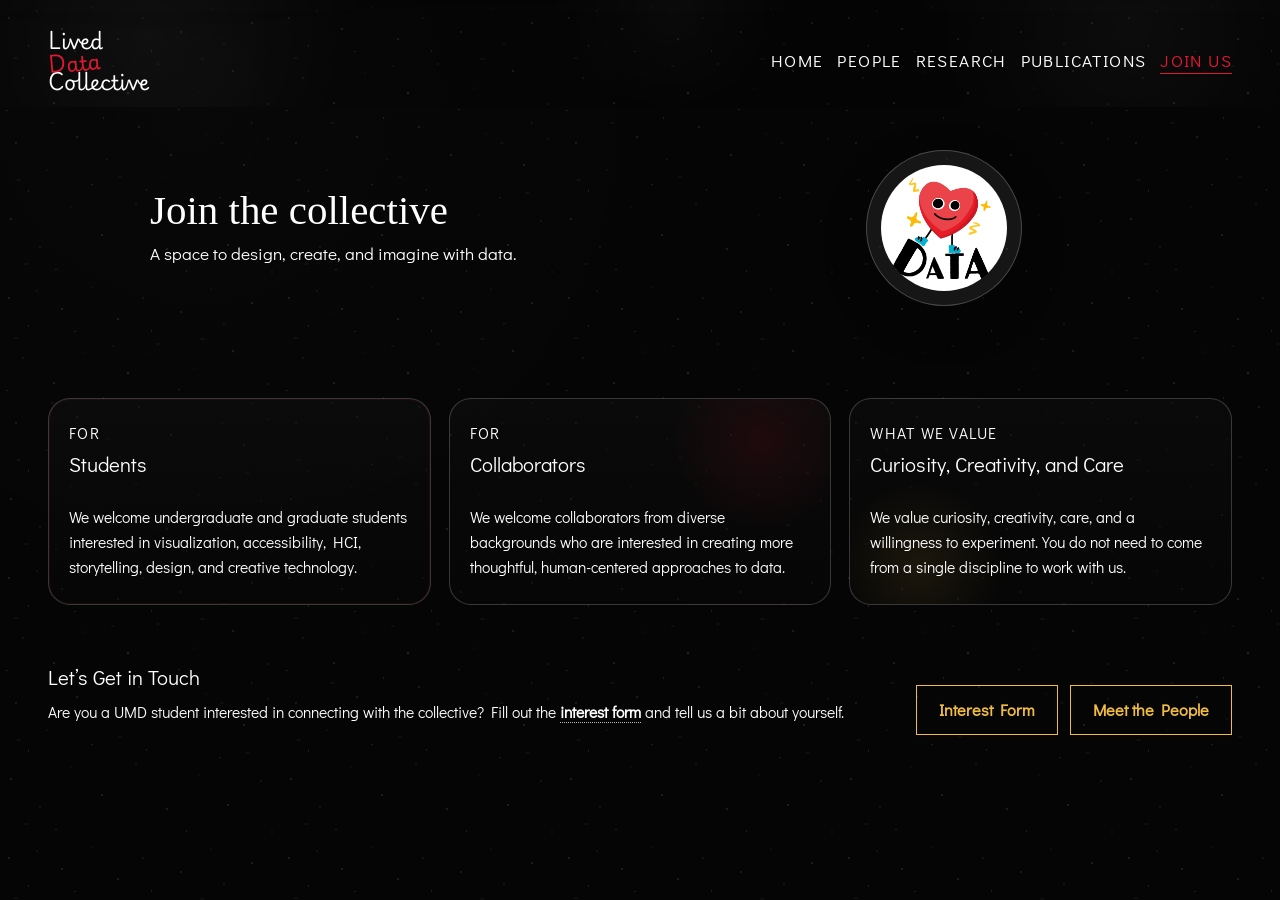
==== commit cf652657: "Update join-us" ====
--- a/join-us.html
+++ b/join-us.html
@@ -41,7 +41,7 @@
           <div class="join-hero-copy">
             <h1>Join the collective</h1>
             <p class="join-intro">
-              A space for makers, designers, and thinkers imagining what data can become.
+              A space to design, create, and imagine with data.
             </p>
           </div>
           <div class="join-hero-figure" aria-hidden="true">
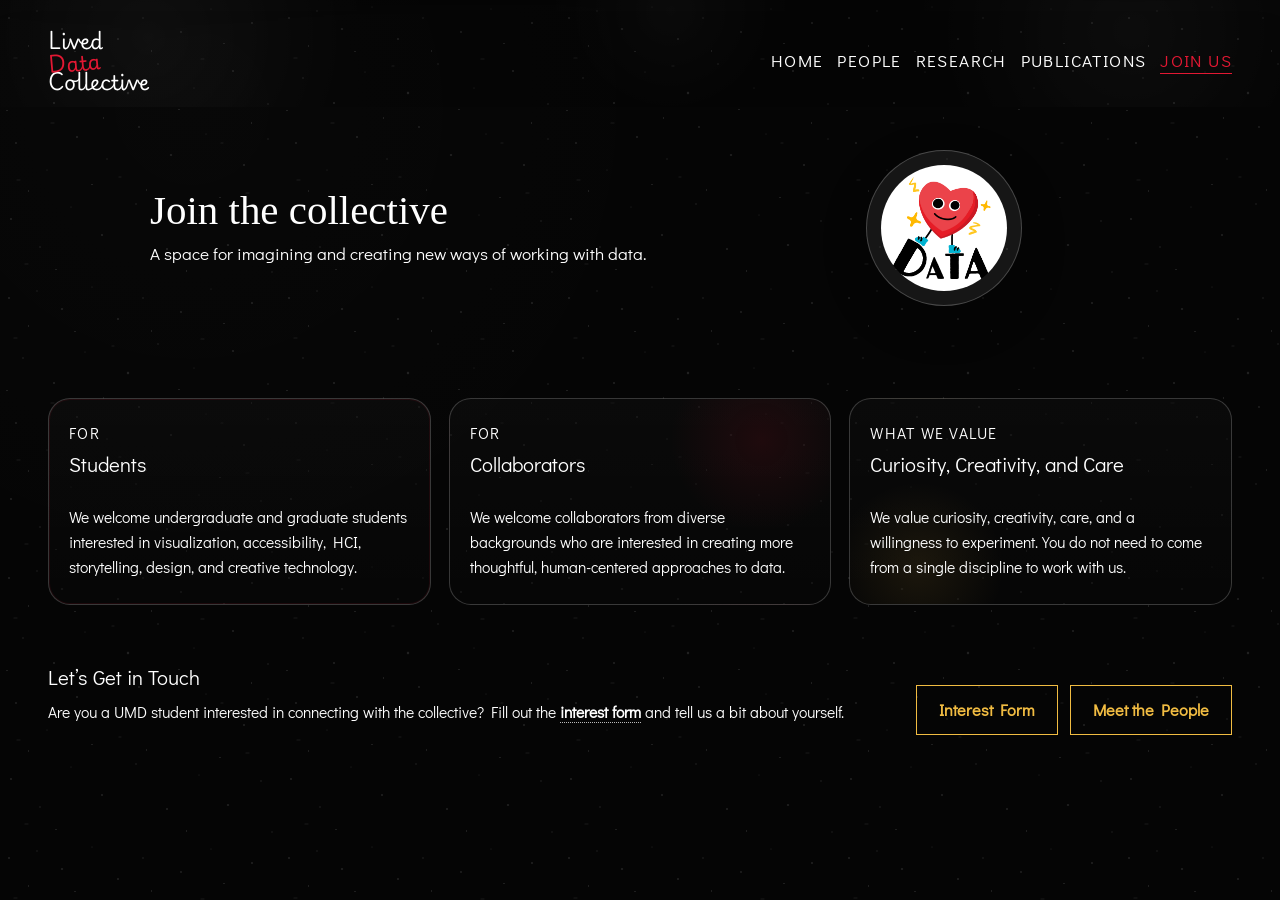
==== commit ee69fdbe: "Update people" ====
--- a/join-us.html
+++ b/join-us.html
@@ -41,7 +41,8 @@
           <div class="join-hero-copy">
             <h1>Join the collective</h1>
             <p class="join-intro">
-              A space to design, create, and imagine with data.
+              A space for imagining and creating new ways of working with
+              data.
             </p>
           </div>
           <div class="join-hero-figure" aria-hidden="true">
--- a/styles.css
+++ b/styles.css
@@ -507,7 +507,7 @@
 
 .hero-scroll-cue:hover img,
 .hero-scroll-cue:focus-visible img {
-  opacity: 1;
+  opacity: 0.55;
 }
 
 .news-section {
@@ -597,7 +597,7 @@
   padding: 0;
   position: relative;
   overflow: hidden;
-  border: 1px solid #ffffff;
+  border: 1px solid #393939;
   background: rgba(255, 255, 255, 0.03);
   transition: transform 220ms cubic-bezier(0.22, 1, 0.36, 1);
 }
@@ -670,7 +670,7 @@
   border: 1px solid rgba(226, 24, 51, 0.5);
   border-radius: 999px;
   color: var(--accent);
-  font-size: 0.72rem;
+  font-size: 0.78rem;
   letter-spacing: 0.08em;
   text-transform: uppercase;
   vertical-align: middle;
@@ -751,7 +751,7 @@
 @keyframes archive-arrow-pulse {
   0%,
   100% {
-    opacity: 0.55;
+  opacity: 1;
     transform: translateX(0);
   }
 
@@ -1248,7 +1248,7 @@
 .join-card-kicker {
   margin: 0;
   color: var(--accent);
-  font-size: 0.78rem;
+  font-size: 0.84rem;
   letter-spacing: 0.08em;
   text-transform: uppercase;
 }
@@ -2512,49 +2512,52 @@
 .people-directory {
   display: grid;
   grid-template-columns: repeat(4, minmax(0, 1fr));
-  gap: 172px 20px;
+  gap: 116px 48px;
 }
 
 .person-tile {
   display: grid;
   grid-template-columns: 1fr;
-  grid-template-rows: 210px 2.4rem 1.5rem auto;
-  row-gap: 5px;
+  grid-template-rows: 200px auto;
+  row-gap: 14px;
   align-items: start;
-  padding: 0 0 20px;
+  min-width: 0;
+  padding: 0;
+  position: relative;
 }
 
 .person-portrait {
   position: relative;
   width: 100%;
-  max-width: 210px;
-  height: 210px;
+  max-width: 200px;
+  height: 200px;
   display: grid;
   place-items: center;
   justify-self: center;
-  border: 0;
-  background:
-    radial-gradient(circle at 28% 24%, rgba(255, 255, 255, 0.09), transparent 24%),
-    linear-gradient(160deg, rgba(255, 255, 255, 0.04), rgba(255, 255, 255, 0.01));
-  overflow: hidden;
-  box-shadow: none;
+  border: 1px solid #474747;
+  border-radius: 43% 57% 50% 50% / 48% 43% 57% 52%;
+  background: #101010;
+  isolation: isolate;
+  overflow: visible;
+  box-shadow: 0 14px 26px rgba(0, 0, 0, 0.28);
   transition:
-    transform 280ms cubic-bezier(0.22, 1, 0.36, 1),
-    border-color 220ms ease,
-    box-shadow 280ms ease;
+    transform 360ms cubic-bezier(0.22, 1, 0.36, 1),
+    border-color 360ms ease;
 }
 
 .person-portrait-image {
   position: absolute;
   inset: 0;
+  z-index: 1;
   width: 100%;
   height: 100%;
   object-fit: cover;
   object-position: center;
   display: block;
+  border-radius: inherit;
   transition:
-    opacity 280ms ease,
-    transform 320ms cubic-bezier(0.22, 1, 0.36, 1);
+    opacity 420ms ease,
+    transform 460ms cubic-bezier(0.22, 1, 0.36, 1);
 }
 
 .person-portrait-image-base {
@@ -2569,26 +2572,34 @@
 
 .person-portrait::before,
 .person-portrait::after {
-  content: "";
   position: absolute;
   pointer-events: none;
   transition:
-    transform 320ms cubic-bezier(0.22, 1, 0.36, 1),
-    opacity 220ms ease;
+    transform 300ms cubic-bezier(0.22, 1, 0.36, 1),
+    opacity 300ms ease;
 }
 
 .person-portrait::before {
-  content: none;
+  content: "";
+  z-index: 0;
+  inset: -7px 8px 8px -7px;
+  border: 1px solid #474747;
+  border-radius: 56% 44% 47% 53% / 49% 57% 43% 51%;
+  opacity: 0.9;
+  transform: rotate(var(--contour-rotate, -2deg));
 }
 
 .person-portrait::after {
-  width: 54px;
-  height: 54px;
-  right: -12px;
-  top: -12px;
-  border-radius: 50%;
-  background: rgba(226, 24, 51, 0.9);
-  opacity: 0.85;
+  content: "";
+  z-index: 2;
+  inset: 0;
+  border-radius: inherit;
+  background: linear-gradient(
+    145deg,
+    rgba(255, 255, 255, 0.1),
+    transparent 38%,
+    rgba(0, 0, 0, 0.2)
+  );
 }
 
 .person-portrait-mark {
@@ -2604,41 +2615,73 @@
 
 .person-portrait:hover,
 .person-portrait:focus-visible {
-  transform: translateY(-4px) rotate(-1.5deg);
-  border-color: #ffffff;
-  box-shadow: none;
+  transform: translateY(-2px);
+  border-color: #474747;
 }
 
 .person-portrait:hover::before,
 .person-portrait:focus-visible::before {
-  transform: scale(0.97);
-  opacity: 0.92;
+  transform: translate(-1px, 1px) rotate(var(--contour-rotate, -2deg));
+  opacity: 0.82;
+}
+
+/* Each portrait gets a related, lightly irregular contour rather than a repeated frame. */
+.person-tile:nth-child(2) .person-portrait::before {
+  --contour-rotate: 3deg;
+  inset: -5px -8px 9px 7px;
+  border-radius: 44% 56% 54% 46% / 57% 43% 57% 43%;
+}
+
+.person-tile:nth-child(3) .person-portrait::before {
+  --contour-rotate: -4deg;
+  inset: 8px 7px -6px -8px;
+  border-radius: 59% 41% 45% 55% / 44% 55% 45% 56%;
+}
+
+.person-tile:nth-child(4) .person-portrait::before {
+  --contour-rotate: 2deg;
+  inset: -8px 6px 7px -5px;
+  border-radius: 47% 53% 58% 42% / 56% 45% 55% 44%;
+}
+
+.person-tile:nth-child(5) .person-portrait::before {
+  --contour-rotate: -3deg;
+  inset: 6px -7px -8px 7px;
+  border-radius: 54% 46% 43% 57% / 46% 56% 44% 54%;
+}
+
+.person-tile:nth-child(6) .person-portrait::before {
+  --contour-rotate: 4deg;
+  inset: -6px 9px 6px -7px;
+  border-radius: 42% 58% 52% 48% / 55% 44% 56% 45%;
+}
+
+.person-tile:nth-child(7) .person-portrait::before {
+  --contour-rotate: -1deg;
+  inset: 7px -5px -7px 8px;
+  border-radius: 57% 43% 49% 51% / 43% 57% 43% 57%;
 }
 
 .person-portrait:hover::after,
 .person-portrait:focus-visible::after {
-  transform: translate(-6px, 7px) scale(1.08);
+  opacity: 0.82;
 }
 
 .person-portrait:hover .person-portrait-mark,
 .person-portrait:focus-visible .person-portrait-mark {
-  transform: rotate(0deg) scale(1.04);
+  transform: rotate(-4deg);
 }
 
 .person-portrait-swap:hover .person-portrait-image-base,
 .person-portrait-swap:focus-visible .person-portrait-image-base {
-  opacity: 0;
-  transform: scale(1.02);
+  opacity: 0.08;
+  transform: scale(1.01);
 }
 
 .person-portrait-swap:hover .person-portrait-image-hover,
 .person-portrait-swap:focus-visible .person-portrait-image-hover {
-  opacity: 1;
-  transform: scale(1.08);
-}
-
-.person-portrait-keke {
-  background: #090909;
+  opacity: 0.92;
+  transform: scale(1.02);
 }
 
 .person-portrait-keke .person-portrait-image-base {
@@ -2646,12 +2689,6 @@
   transform: scale(1.15);
 }
 
-.person-portrait-diego {
-  background:
-    radial-gradient(circle at 75% 26%, rgba(241, 188, 66, 0.18), transparent 21%),
-    linear-gradient(160deg, rgba(255, 255, 255, 0.05), rgba(217, 81, 80, 0.13));
-}
-
 .person-portrait-diego .person-portrait-image-base {
   object-position: center 18%;
   transform: scale(1.08);
@@ -2662,12 +2699,6 @@
   transform: scale(1.12);
 }
 
-.person-portrait-isabella {
-  background:
-    radial-gradient(circle at 22% 76%, rgba(226, 24, 51, 0.16), transparent 24%),
-    linear-gradient(160deg, rgba(255, 255, 255, 0.03), rgba(241, 188, 66, 0.14));
-}
-
 .person-portrait-isabella .person-portrait-image-base {
   object-position: center 22%;
   transform: scale(1.08);
@@ -2678,12 +2709,6 @@
   transform: scale(1.18);
 }
 
-.person-portrait-nony {
-  background:
-    radial-gradient(circle at 74% 22%, rgba(241, 188, 66, 0.12), transparent 22%),
-    linear-gradient(160deg, rgba(255, 255, 255, 0.03), rgba(255, 255, 255, 0.01));
-}
-
 .person-portrait-nony .person-portrait-image-base {
   object-position: 58% 16%;
   transform: scale(1.18);
@@ -2694,18 +2719,6 @@
   transform: scale(1.14);
 }
 
-.person-portrait-arran {
-  background:
-    radial-gradient(circle at 72% 24%, rgba(226, 24, 51, 0.14), transparent 22%),
-    linear-gradient(160deg, rgba(255, 255, 255, 0.03), rgba(255, 255, 255, 0.01));
-}
-
-.person-portrait-trisha {
-  background:
-    radial-gradient(circle at 76% 22%, rgba(241, 188, 66, 0.14), transparent 22%),
-    linear-gradient(160deg, rgba(255, 255, 255, 0.03), rgba(255, 255, 255, 0.01));
-}
-
 .person-portrait-trisha .person-portrait-image-base {
   object-position: center 18%;
   transform: scale(1.08);
@@ -2716,10 +2729,6 @@
   transform: scale(1.12);
 }
 
-.person-portrait-maggie {
-  background: #646168;
-}
-
 .person-portrait-maggie .person-portrait-image-base {
   object-position: center 58%;
   transform: scale(1.0);
@@ -2735,18 +2744,20 @@
   transform: scale(1.06);
 }
 
-.person-portrait-placeholder {
-  background:
-    linear-gradient(160deg, rgba(255, 255, 255, 0.03), rgba(255, 255, 255, 0.01));
+/* One crop and silhouette keeps the roster cohesive despite varied source photos. */
+.person-portrait .person-portrait-image-base,
+.person-portrait .person-portrait-image-hover {
+  object-position: center;
+  transform: scale(1);
 }
 
 .person-tile-copy {
   display: flex;
   flex-direction: column;
   align-items: flex-start;
-  gap: 5px;
+  gap: 7px;
   width: 100%;
-  max-width: 210px;
+  max-width: 280px;
   justify-self: center;
   text-align: left;
 }
@@ -2756,11 +2767,11 @@
   align-items: flex-start;
   justify-content: center;
   margin: 0;
-  min-height: 2.4rem;
+  min-height: 2.5rem;
   width: 100%;
   color: #ffffff;
   font-family: "Didact Gothic", "Avenir Next", "Segoe UI", sans-serif;
-  font-size: 1.16rem;
+  font-size: 1.08rem;
   font-weight: 400;
   line-height: 1.2;
   text-align: center;
@@ -2787,11 +2798,11 @@
 
 .person-role {
   margin: 0;
-  min-height: 1.5rem;
+  min-height: 1.15rem;
   width: 100%;
   color: var(--accent);
   font-size: 0.82rem;
-  letter-spacing: 0.06em;
+  letter-spacing: 0.1em;
   text-transform: uppercase;
   text-align: center;
 }
@@ -2807,12 +2818,17 @@
 }
 
 .person-keywords {
-  margin: 0;
-  color: #ffffff;
-  font-size: clamp(0.98rem, 1.15vw, 1.05rem);
-  line-height: 1.5;
+  align-self: stretch;
+  width: 100%;
+  margin: 0;
+  min-height: 1.15rem;
+  color: rgba(255, 255, 255, 0.58);
+  font-size: 0.88rem;
+  letter-spacing: 0;
+  line-height: 1.45;
   text-align: center;
   text-wrap: pretty;
+  white-space: nowrap;
 }
 
 .person-keyword-row {
@@ -2824,12 +2840,18 @@
   width: 100%;
 }
 
+.person-bio-row {
+  width: 100%;
+  margin-top: 2px;
+  text-align: right;
+}
+
 .person-bio-details {
-  position: relative;
-  display: inline-block;
-  justify-self: center;
-  margin-top: 0;
-  margin-left: 0;
+  display: flex;
+  flex-direction: column;
+  align-items: flex-end;
+  width: 100%;
+  margin: 0;
 }
 
 .person-keyword-row .person-keywords {
@@ -2840,8 +2862,8 @@
   display: inline-flex;
   align-items: center;
   padding: 0;
-  color: rgba(255, 255, 255, 0.7);
-  font-size: 0.88rem;
+  color: rgba(255, 255, 255, 0.62);
+  font-size: 0.84rem;
   line-height: 1.35;
   list-style: none;
   cursor: pointer;
@@ -2872,21 +2894,33 @@
 }
 
 .person-bio-details p {
-  position: absolute;
-  top: calc(100% + 10px);
-  left: 0;
-  z-index: 10;
-  width: 280px;
-  margin: 0;
-  padding: 12px 14px;
-  border: 1px solid rgba(255, 255, 255, 0.18);
-  border-radius: 10px;
-  background: rgba(18, 18, 18, 0.96);
-  box-shadow: 0 18px 34px rgba(0, 0, 0, 0.22);
-  color: #ffffff;
-  font-size: 0.98rem;
+  align-self: stretch;
+  position: static;
+  width: auto;
+  margin: 15px 0 0;
+  padding: 14px 0 0;
+  border: 0;
+  border-top: 1px solid rgba(255, 255, 255, 0.16);
+  border-radius: 0;
+  background: transparent;
+  box-shadow: none;
+  color: rgba(255, 255, 255, 0.78);
+  font-size: 0.89rem;
   line-height: 1.55;
   text-wrap: pretty;
+}
+
+.person-bio-affiliation {
+  display: block;
+  margin-bottom: 8px;
+  color: #ffffff;
+  font-size: 0.82rem;
+  line-height: 1.45;
+}
+
+.person-bio-affiliation {
+  color: rgba(255, 255, 255, 0.6);
+  font-style: italic;
 }
 
 .person-tile-bio-right .person-bio-details p {
@@ -2905,20 +2939,21 @@
 @media (max-width: 1360px) {
   .people-directory {
     grid-template-columns: repeat(3, minmax(0, 1fr));
-    gap: 96px 24px;
+    gap: 104px 44px;
   }
 
   .person-bio-details p {
     position: static;
     width: auto;
-    margin-top: 10px;
-    padding: 0;
+    margin-top: 15px;
+    padding: 14px 0 0;
     border: 0;
+    border-top: 1px solid rgba(255, 255, 255, 0.16);
     border-radius: 0;
     background: transparent;
     box-shadow: none;
-    font-size: clamp(0.98rem, 1.15vw, 1.05rem);
-    line-height: 1.6;
+    font-size: 0.89rem;
+    line-height: 1.55;
   }
 }
 
@@ -2957,12 +2992,12 @@
 
   .people-directory {
     grid-template-columns: repeat(2, minmax(0, 1fr));
-    gap: 72px 22px;
+    gap: 92px 42px;
   }
 
   .person-tile {
-    grid-template-rows: auto;
-    row-gap: 6px;
+    grid-template-rows: 200px auto;
+    row-gap: 14px;
   }
 }
 
@@ -3151,7 +3186,7 @@
   }
 
   .publication-grid .publication-card-authors {
-    font-size: 0.76rem;
+    font-size: 0.8rem;
   }
 
 
@@ -3169,7 +3204,7 @@
 
   .people-directory {
     grid-template-columns: 1fr;
-    gap: 44px;
+    gap: 76px;
   }
 
 
@@ -3206,33 +3241,32 @@
   }
 
   .person-tile {
-    grid-template-rows: auto;
-    row-gap: 4px;
-    padding-bottom: 12px;
+    grid-template-rows: 185px auto;
+    row-gap: 12px;
+    padding: 0;
   }
 
   .person-portrait {
-    max-width: 196px;
-    height: 196px;
+    max-width: 185px;
+    height: 185px;
   }
 
   .person-tile-copy {
-    max-width: 196px;
-    gap: 4px;
+    max-width: 280px;
+    gap: 7px;
   }
 
   .person-tile-copy h2 {
-    min-height: 2.05rem;
     font-size: 1.08rem;
   }
 
   .person-role {
-    min-height: 1.25rem;
-    font-size: 0.76rem;
+    font-size: 0.8rem;
   }
 
   .person-keywords {
-    font-size: 0.96rem;
+    min-height: 1.1rem;
+    font-size: 0.84rem;
     line-height: 1.45;
   }
 
@@ -3247,14 +3281,15 @@
   .person-bio-details p {
     position: static;
     width: auto;
-    margin-top: 10px;
-    padding: 0;
+    margin-top: 14px;
+    padding: 12px 0 0;
     border: 0;
+    border-top: 1px solid rgba(255, 255, 255, 0.16);
     border-radius: 0;
     background: transparent;
     box-shadow: none;
-    font-size: clamp(0.98rem, 1.15vw, 1.05rem);
-    line-height: 1.6;
+    font-size: 0.9rem;
+    line-height: 1.55;
   }
 
   .brand-lockup {
@@ -3428,3 +3463,105 @@
   }
 
 }
+
+/* Research interests reveal the longer profile without adding another card control. */
+.person-tile-copy {
+  position: relative;
+}
+
+.person-keyword-row {
+  position: relative;
+  display: block;
+  text-align: center;
+}
+
+.person-keyword-row .person-keywords {
+  display: inline;
+  width: auto;
+  min-height: 0;
+  white-space: normal;
+}
+
+.person-bio-trigger {
+  display: inline-flex;
+  align-items: center;
+  justify-content: center;
+  width: 18px;
+  height: 18px;
+  margin: 0 0 0 6px;
+  padding: 0;
+  border: 1px solid #474747;
+  border-radius: 50%;
+  background: transparent;
+  color: rgba(255, 255, 255, 0.68);
+  font: 400 0.95rem/1 "Didact Gothic", "Avenir Next", sans-serif;
+  cursor: pointer;
+  vertical-align: middle;
+  transition:
+    border-color 180ms ease,
+    color 180ms ease,
+    transform 180ms ease;
+}
+
+.person-bio-trigger:hover,
+.person-bio-trigger:focus-visible,
+.person-tile-copy.is-bio-open .person-bio-trigger {
+  border-color: rgba(255, 255, 255, 0.76);
+  color: #ffffff;
+}
+
+.person-tile-copy.is-bio-open .person-bio-trigger {
+  transform: rotate(45deg);
+}
+
+.person-bio-row {
+  position: absolute;
+  z-index: 12;
+  top: 100%;
+  left: 50%;
+  width: min(340px, calc(100vw - 32px));
+  margin: 0;
+  padding-top: 8px;
+  text-align: left;
+  pointer-events: none;
+  opacity: 0;
+  visibility: hidden;
+  transform: translateX(-50%);
+  transition:
+    opacity 180ms ease,
+    visibility 180ms step-end;
+}
+
+.person-bio-details {
+  display: block;
+  width: 100%;
+  margin: 0;
+}
+
+.person-bio-details p {
+  width: auto;
+  margin: 0;
+  padding: 15px 16px;
+  border: 1px solid #393939;
+  border-radius: 13px 16px 14px 15px;
+  background: rgba(16, 16, 16, 0.98);
+  box-shadow: 0 16px 30px rgba(0, 0, 0, 0.38);
+  color: rgba(255, 255, 255, 0.8);
+  font-size: 0.88rem;
+  line-height: 1.55;
+}
+
+.person-tile-copy.is-bio-open .person-bio-row,
+.person-bio-row:hover {
+  pointer-events: auto;
+  opacity: 1;
+  visibility: visible;
+  transition-delay: 0s;
+}
+
+@media (prefers-reduced-motion: reduce) {
+  .person-bio-trigger,
+  .person-bio-row {
+    transition: none;
+  }
+}
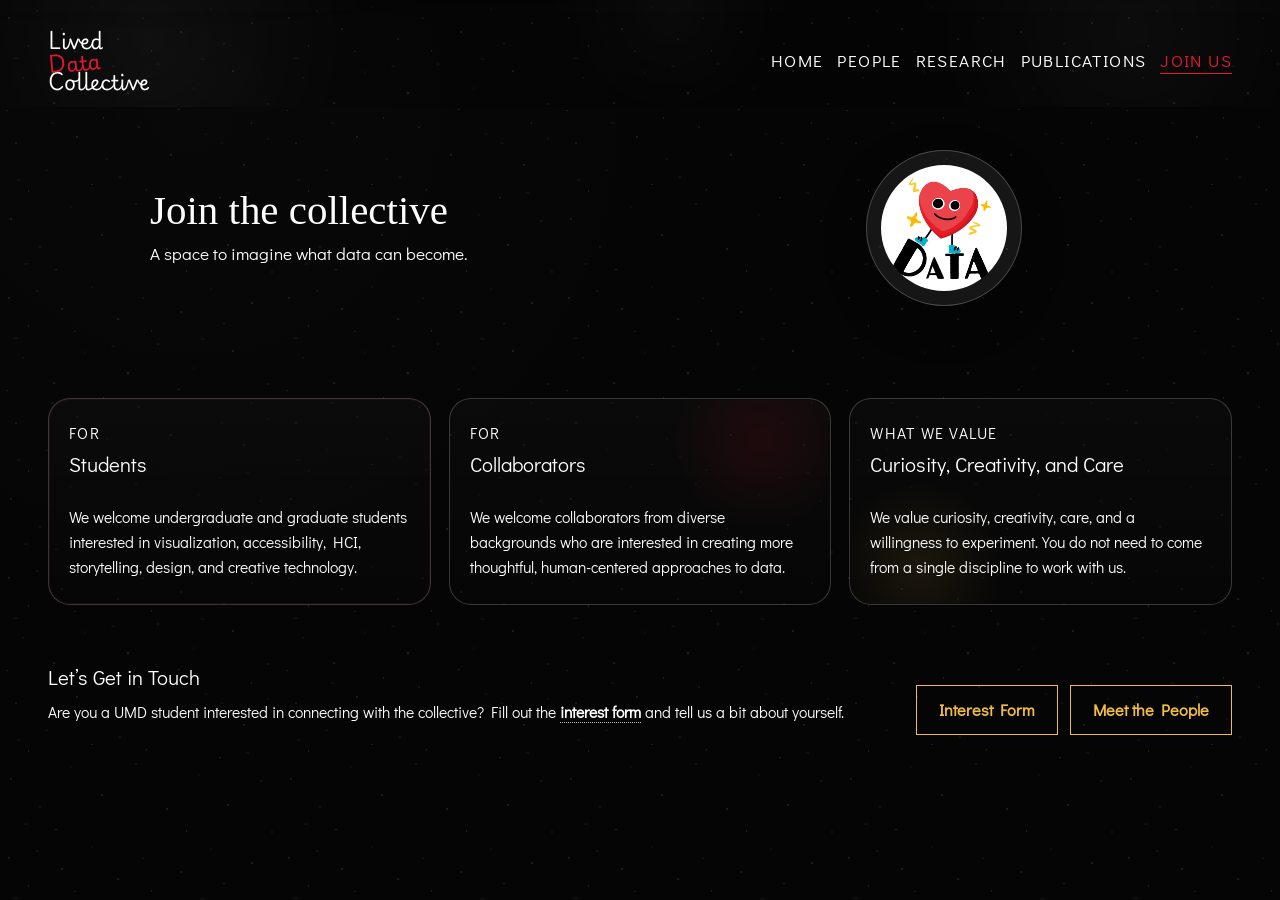
==== commit 62f1bf76: "Update pubs, and join-us" ====
--- a/join-us.html
+++ b/join-us.html
@@ -41,8 +41,7 @@
           <div class="join-hero-copy">
             <h1>Join the collective</h1>
             <p class="join-intro">
-              A space for imagining and creating new ways of working with
-              data.
+              A space to imagine what data can become.
             </p>
           </div>
           <div class="join-hero-figure" aria-hidden="true">
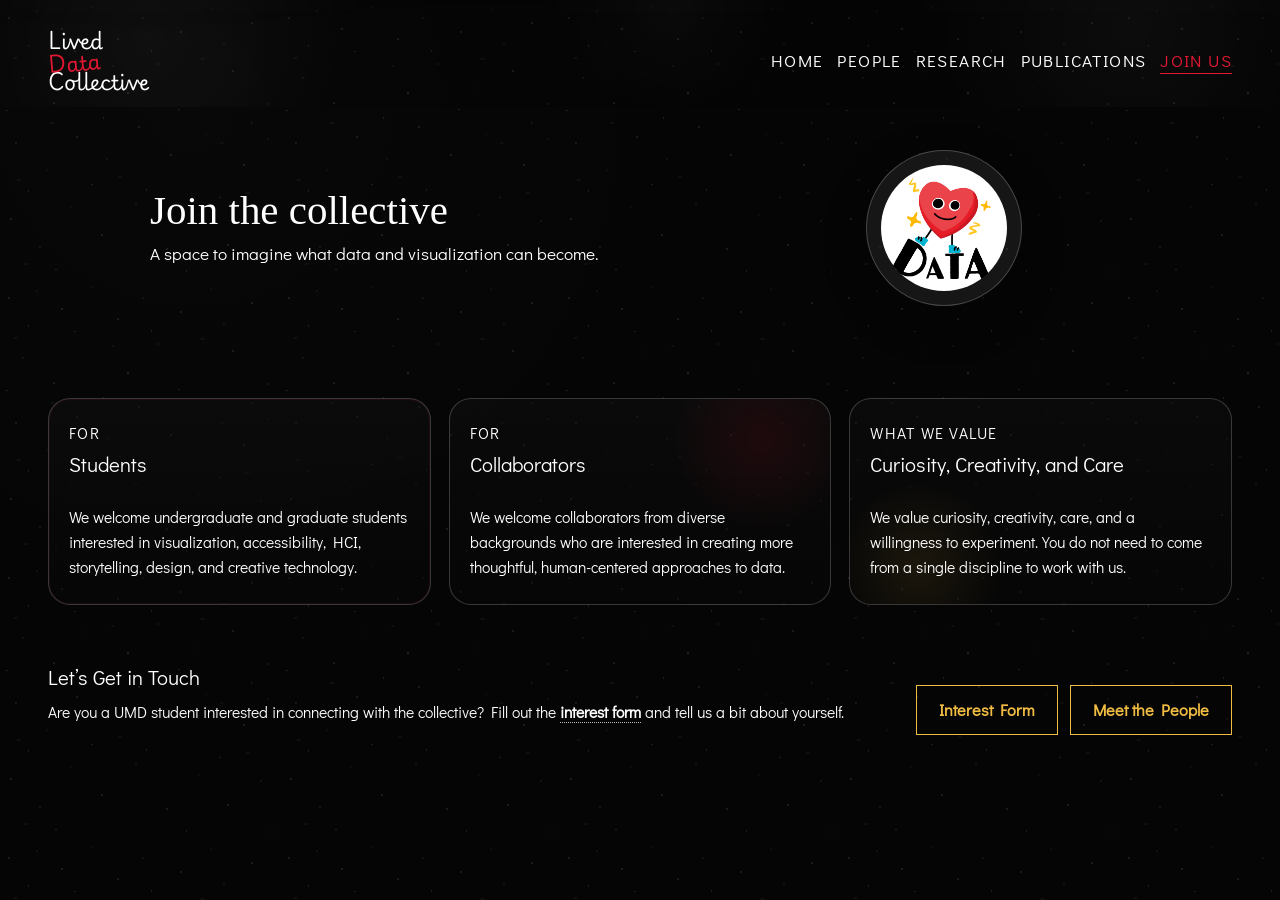
==== commit a02f68f8: "Update join-us.html" ====
--- a/join-us.html
+++ b/join-us.html
@@ -41,7 +41,7 @@
           <div class="join-hero-copy">
             <h1>Join the collective</h1>
             <p class="join-intro">
-              A space to imagine what data can become.
+              A space to imagine what data and visualization can become.
             </p>
           </div>
           <div class="join-hero-figure" aria-hidden="true">
